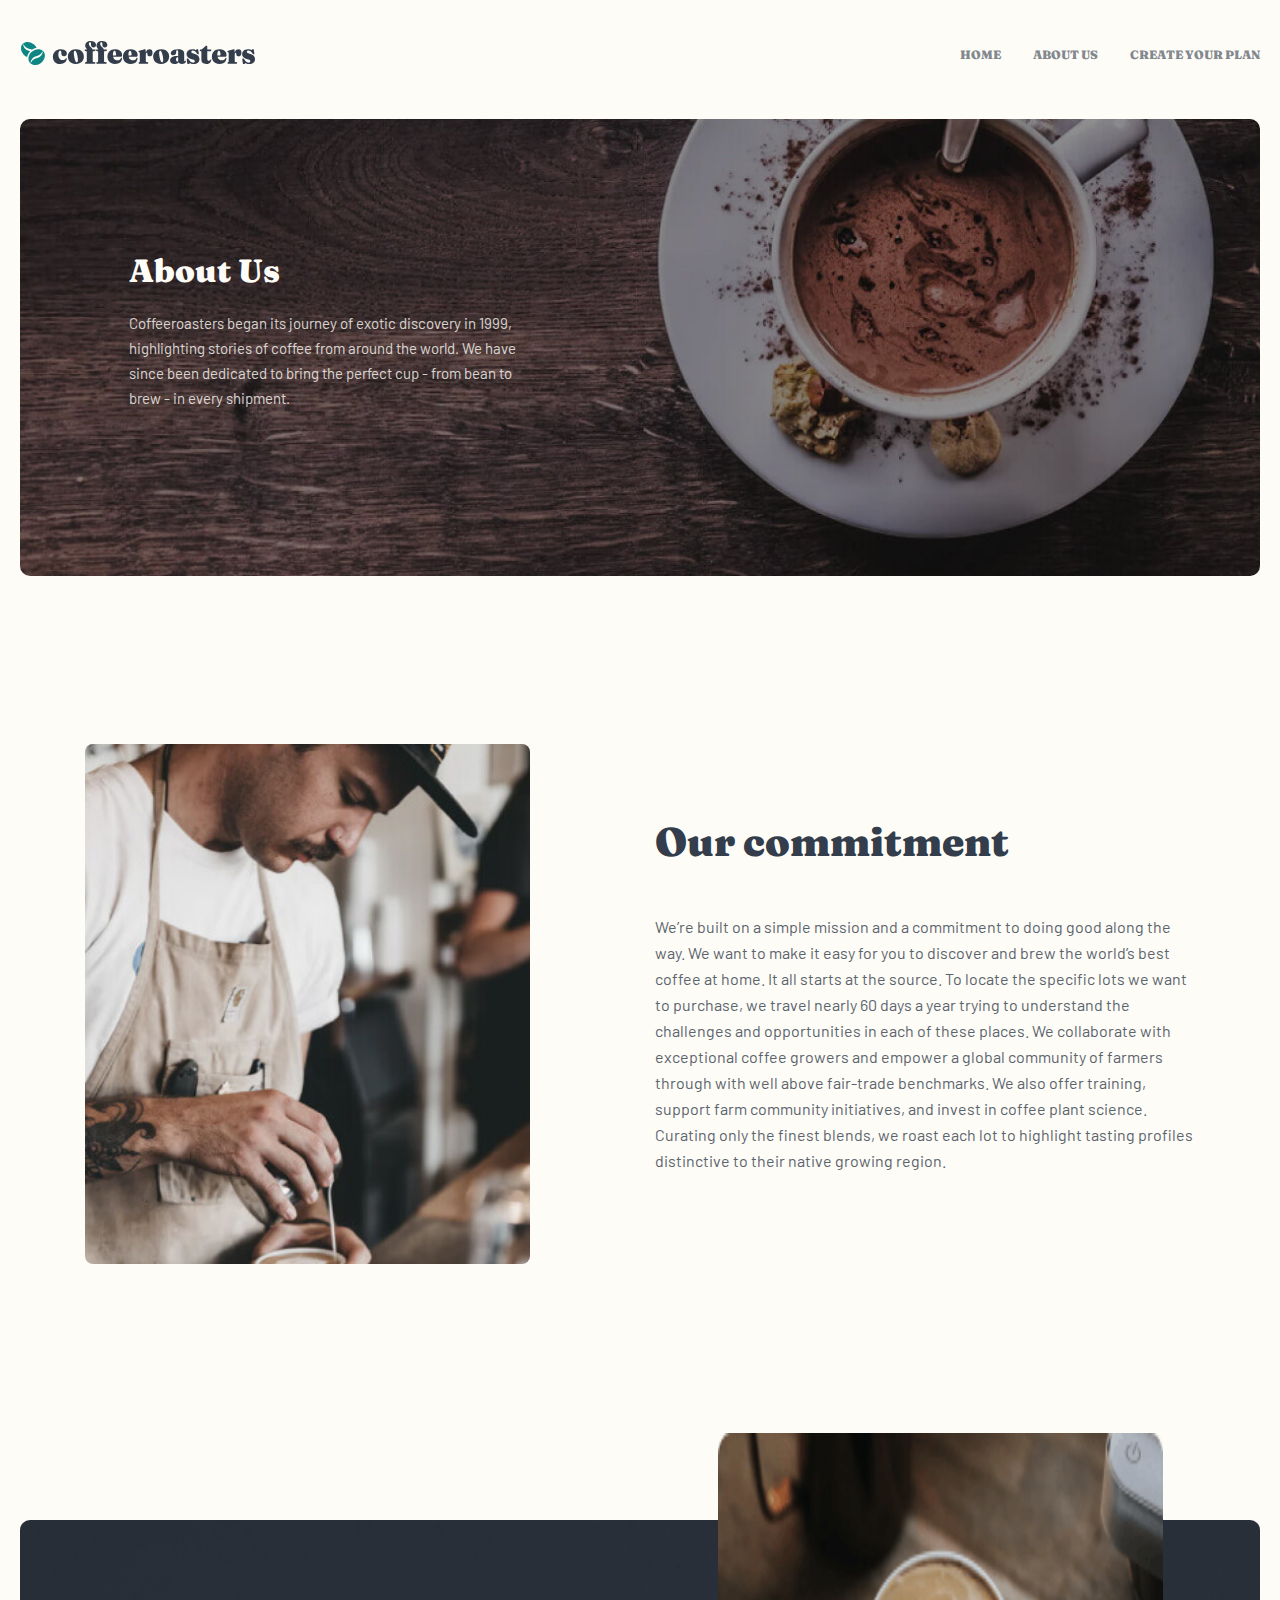
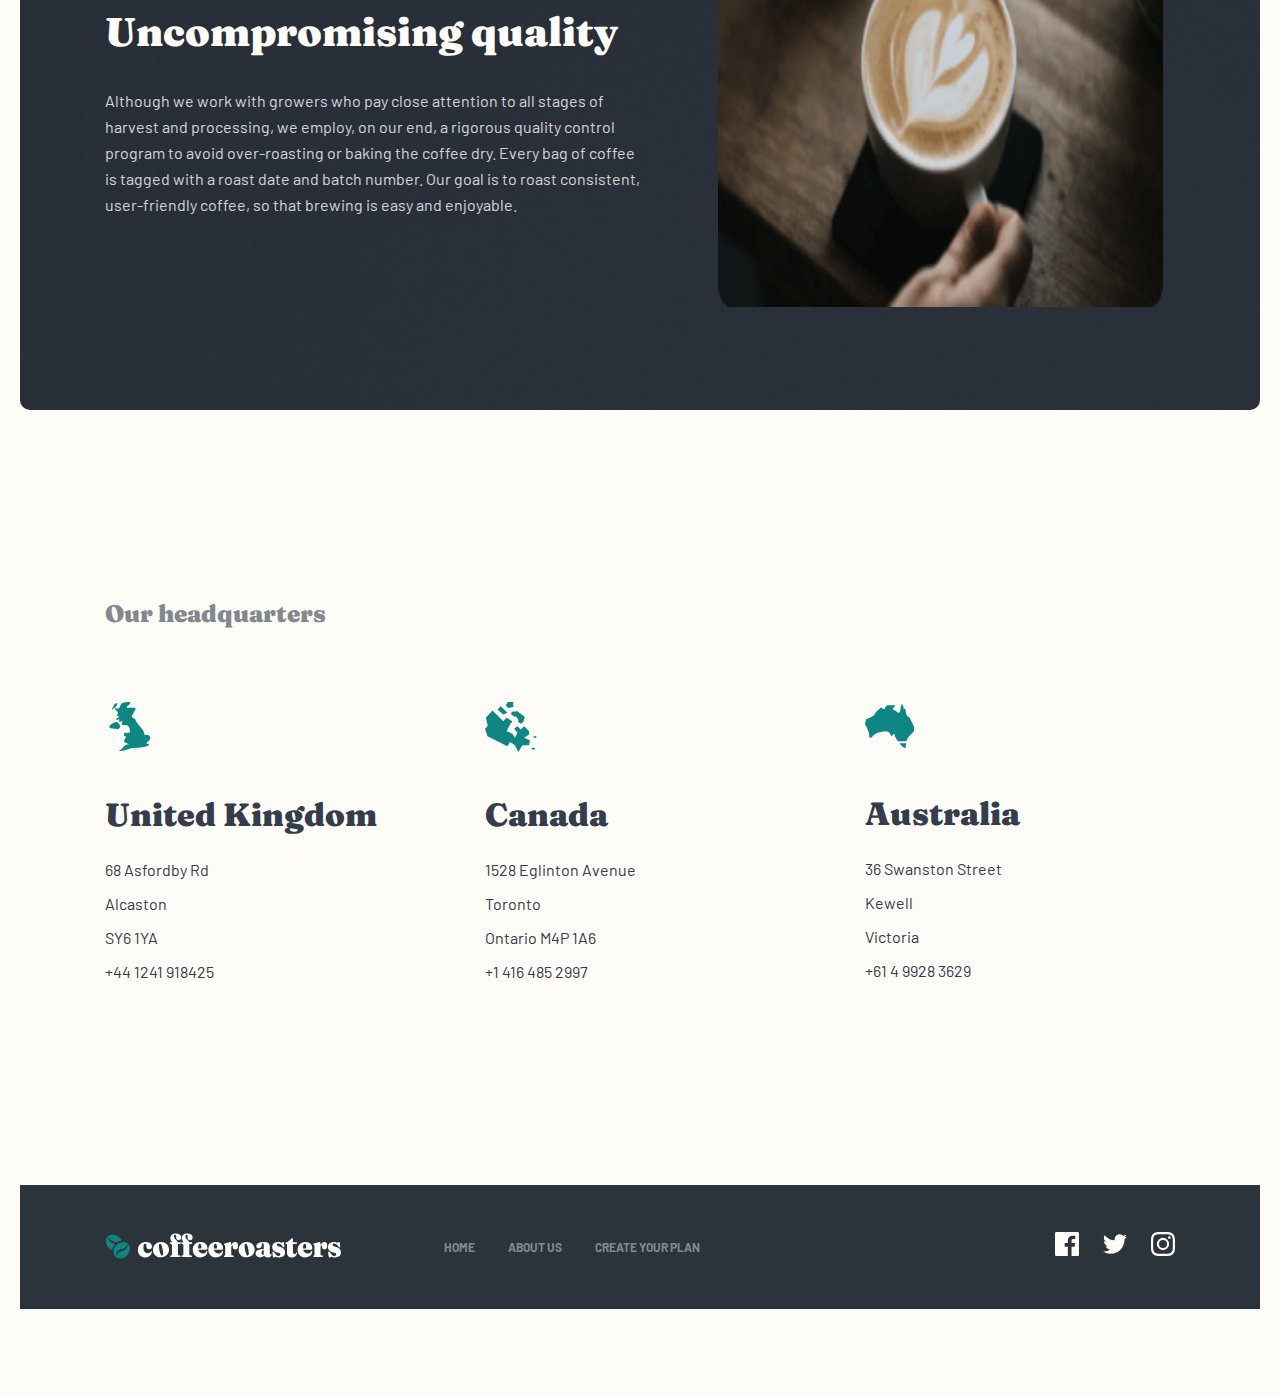
==== about.html @ cb7bdbeb "Add about page" ====
<!DOCTYPE html>
<html lang="en">
<head>
    <meta charset="UTF-8">
    <meta http-equiv="X-UA-Compatible" content="IE=edge">
    <meta name="viewport" content="width=device-width, initial-scale=1.0">
    <title>Document</title>
    
    <link rel="stylesheet" href="./css/normalize.css">
    <link rel="stylesheet" href="./css/style.css">
    
    <!-- <link rel="stylesheet" href="./css/main.min.css"> -->
</head>
<body>
    
    <!-- Header start -->
    <header class="site-header">
        <div class="container">
            <div class="site-header__inner">
                <a class="logo" href="./index.html">
                    <img class="logo__img" src="./images/logo.svg" alt="logo">
                </a>
                
                <nav class="sitenav">
                    <ul class="sitenav__list">
                        <li class="sitenav__item">
                            <a class="sitenav__link" href="./index.html">
                                home
                            </a>
                        </li>
                        <li class="sitenav__item">
                            <a class="sitenav__link" href="#">
                                about us
                            </a>
                        </li>
                        <li class="sitenav__item">
                            <a class="sitenav__link" href="#">
                                Create your plan
                            </a>
                        </li>
                    </ul>
                </nav>
                
                <button class="site-header__burger js-open" type="button">
                </button>
            </div>
        </div>
    </header>
    <!-- Header finish -->
    
    <!-- Main start -->
    <main class="site-main">
        <!-- Hero section start  -->
        <section class="about">
            <div class="container">
                <div class="about__inner">
                    <div class="about__text-box">
                        <h2 class="about__title">
                            About Us
                        </h2>
                        <p class="about__text">
                            Coffeeroasters began its journey of exotic discovery in 1999, highlighting stories of coffee from around the world. We have since been dedicated to bring the perfect cup - from bean to brew - in every shipment.
                        </p>
                    </div>
                </div>
                
            </div>
        </section>
        <!-- Hero section finish  -->
        <!-- Commitment section start  -->
        <section class="commitment">
            <div class="container">
                <div class="commitment__inner">
                    <img class="commitment__img" src="./images/man-coffee-img-phone.jpg" 
                    alt="img">
                    
                    <div class="commitment__textbox">
                        <h2 class="commitment__text">
                            Our commitment
                        </h2>
                        <p class="commitment__desc">
                            We’re built on a simple mission and a commitment to doing good along the way. We want to make it easy for you to discover and brew the world’s best coffee at home. It all starts at the source. To locate the specific lots we want to purchase, we travel nearly 60 days a year trying to understand the challenges and opportunities in each of these places. We collaborate with exceptional coffee growers and empower a global community of farmers through with well above fair-trade benchmarks. We also offer training, support farm community initiatives, and invest in coffee plant science. Curating only the finest blends, we roast each lot to highlight tasting profiles distinctive to their native growing region.
                        </p>
                    </div>
                </div>
            </div>
        </section>
        <!-- Commitment section finish  -->
        
        <!-- Quality section start  -->
        <section class="quality">
            <div class="container">
                <div class="quality__innner">
                    <img class="quality__img" src="./images/cup-of-coffee-img-phone.png" 
                    alt="image">
                    <img class="quality__img-t" src="./images/man-coffee-img-tablet.jpg" 
                    alt="image">
                    <img class="quality__img-m" src="./images/cup-of-coffee-img-desktop.jpg" 
                    alt="image">
                    
                    <div class="quality__textbox">
                        <h2 class="quality__text">
                            Uncompromising quality
                        </h2>
                        <p class="quality__desc">
                            Although we work with growers who pay close attention to all stages of harvest and processing, we employ, on our end, a rigorous quality control program to avoid over-roasting or baking the coffee dry. Every bag of coffee is tagged with a roast date and batch number. Our goal is to roast consistent, user-friendly coffee, so that brewing is easy and enjoyable.
                        </p>
                    </div>
                </div>
            </div>
        </section>
        <!-- Quality section finish  -->
        
        <!-- Headquarters section start  -->
        <section class="headquarters">
            <div class="container">
                <div class="headquarters__inner">
                    <h2 class="headquarters__text">
                        Our headquarters
                    </h2>
                    
                    <ul class="headquarters__list">
                        <li class="headquarters__item">
                            <h3 class="headquarters__item-text">
                                United Kingdom
                            </h3>
                            <address class="headquarters__adress">
                                <a class="headquarters__adress-link" href="#" target="blank">
                                    68  Asfordby Rd
                                </a>
                                <a class="headquarters__adress-link" href="#" target="blank">
                                    Alcaston
                                </a>
                                <a class="headquarters__adress-link" href="#" target="blank">
                                    SY6 1YA
                                </a>
                            </address>
                            <a class="headquarters__phone" href="tel:+441241918425">+44 1241 918425</a>
                        </li>
                        <li class="headquarters__item">
                            <h3 class="headquarters__item-text">
                                Canada
                            </h3>
                            <address class="headquarters__adress">
                                <a class="headquarters__adress-link" href="#" target="blank">
                                    1528  Eglinton Avenue
                                </a>
                                <a class="headquarters__adress-link" href="#" target="blank">
                                    Toronto
                                </a>
                                <a class="headquarters__adress-link" href="#" target="blank">
                                    Ontario M4P 1A6
                                </a>
                            </address>
                            <a class="headquarters__phone" href="tel:+14164852997">+1 416 485 2997</a>
                        </li>
                        <li class="headquarters__item">
                            <h3 class="headquarters__item-text">
                                Australia
                            </h3>
                            <address class="headquarters__adress">
                                <a class="headquarters__adress-link" href="#" target="blank">
                                    36 Swanston Street
                                </a>
                                <a class="headquarters__adress-link" href="#" target="blank">
                                    Kewell
                                </a>
                                <a class="headquarters__adress-link" href="#" target="blank">
                                    Victoria
                                </a>
                            </address>
                            <a class="headquarters__phone" href="tel:+61499283629">+61 4 9928 3629</a>
                        </li>
                    </ul>
                </div>
            </div>
        </section>
        <!-- Headquarters section finish  -->
    </main>
    <!-- Main finish  -->

<!-- Footer start -->
<footer class="site-footer">
    <div class="container">
        <div class="site-footer__inner">
            <a class="logo logo--white" href="./index.html">
                <img class="logo__footer-img" src="./images/Group 5.svg" alt="logo">
            </a>
            
            <nav class="site-footer__sitenav">
                <ul class="site-footer__nav-list">
                    <li class="site-footer__nav-item">
                        <a class="site-footer__nav-link" href="./index.html">
                            Home
                        </a>
                    </li>
                    <li class="site-footer__nav-item">
                        <a class="site-footer__nav-link" href="#">
                            About us
                        </a>
                    </li>
                    <li class="site-footer__nav-item">
                        <a class="site-footer__nav-link " href="#">
                            Create your plan
                        </a>
                    </li>
                </ul>
            </nav>
            
            <ul class="site-footer__list">
                <li class="site-footer__item">
                    <a class="site-footer__link" href="#">
                        <svg width="24" height="24" fill="currentColor" xmlns="http://www.w3.org/2000/svg"><path d="M22.675 0H1.325C.593 0 0 .593 0 1.325v21.351C0 23.407.593 24 1.325 24H12.82v-9.294H9.692v-3.622h3.128V8.413c0-3.1 1.893-4.788 4.659-4.788 1.325 0 2.463.099 2.795.143v3.24l-1.918.001c-1.504 0-1.795.715-1.795 1.763v2.313h3.587l-.467 3.622h-3.12V24h6.116c.73 0 1.323-.593 1.323-1.325V1.325C24 .593 23.407 0 22.675 0Z" fill="currentColor"/></svg>
                    </a>
                </li>
                <li class="site-footer__item">
                    <a class="site-footer__link" href="#">
                        <svg width="24" height="20" fill="currentColor" xmlns="http://www.w3.org/2000/svg"><path d="M24 2.557a9.83 9.83 0 0 1-2.828.775A4.932 4.932 0 0 0 23.337.608a9.864 9.864 0 0 1-3.127 1.195A4.916 4.916 0 0 0 16.616.248c-3.179 0-5.515 2.966-4.797 6.045A13.978 13.978 0 0 1 1.671 1.149a4.93 4.93 0 0 0 1.523 6.574 4.903 4.903 0 0 1-2.229-.616c-.054 2.281 1.581 4.415 3.949 4.89a4.935 4.935 0 0 1-2.224.084 4.928 4.928 0 0 0 4.6 3.419A9.9 9.9 0 0 1 0 17.54a13.94 13.94 0 0 0 7.548 2.212c9.142 0 14.307-7.721 13.995-14.646A10.025 10.025 0 0 0 24 2.557Z" fill="currentColor"/></svg>
                    </a>
                </li>
                <li class="site-footer__item">
                    <a class="site-footer__link" href="#">
                        <svg width="24" height="24" fill="currentColor" xmlns="http://www.w3.org/2000/svg"><path fill-rule="evenodd" clip-rule="evenodd" d="M12 0C8.741 0 8.333.014 7.053.072 2.695.272.273 2.69.073 7.052.014 8.333 0 8.741 0 12c0 3.259.014 3.668.072 4.948.2 4.358 2.618 6.78 6.98 6.98C8.333 23.986 8.741 24 12 24c3.259 0 3.668-.014 4.948-.072 4.354-.2 6.782-2.618 6.979-6.98.059-1.28.073-1.689.073-4.948 0-3.259-.014-3.667-.072-4.947-.196-4.354-2.617-6.78-6.979-6.98C15.668.014 15.259 0 12 0Zm0 2.163c3.204 0 3.584.012 4.85.07 3.252.148 4.771 1.691 4.919 4.919.058 1.265.069 1.645.069 4.849 0 3.205-.012 3.584-.069 4.849-.149 3.225-1.664 4.771-4.919 4.919-1.266.058-1.644.07-4.85.07-3.204 0-3.584-.012-4.849-.07-3.26-.149-4.771-1.699-4.919-4.92-.058-1.265-.07-1.644-.07-4.849 0-3.204.013-3.583.07-4.849.149-3.227 1.664-4.771 4.919-4.919 1.266-.057 1.645-.069 4.849-.069ZM5.838 12a6.162 6.162 0 1 1 12.324 0 6.162 6.162 0 0 1-12.324 0ZM12 16a4 4 0 1 1 0-8 4 4 0 0 1 0 8Zm4.965-10.405a1.44 1.44 0 1 1 2.881.001 1.44 1.44 0 0 1-2.881-.001Z" fill="currentColor"/></svg>
                    </a>
                </li>
            </ul>
        </div>
    </div>
</footer>
<!-- Footer finish -->

<script src="./js/main.js"></script>
</body>
</html>
---- css/style.css ----
/*
* Prefixed by https://autoprefixer.github.io
* PostCSS: v8.4.14,
* Autoprefixer: v10.4.7
* Browsers: last 4 version
*/

/*
* Prefixed by https://autoprefixer.github.io
* PostCSS: v8.4.14,
* Autoprefixer: v10.4.7
* Browsers: last 4 version
*/

/* ROOT */
:root{
    --main-font-family: "Fraunces", "Times New Roman", serif;
    --desc-font-family: "Barlow", "Arial", sans-serif;
    --main-font-weight: 900;
    --main-desc-font-weight: 400;
    --main-nav-font-weight: 700;
    --main-body-bg-color: #fefcf7;
    --main-text-color: #fefcf7;
    --main-nav-text-color: #83888f;
    --main-desc-color: #333d4b;
    --main-bg-color:  #0e8784;
}


@font-face {
    font-family: "Barlow";
    font-style: normal;
    font-weight: 400;
    font-display: swap;
    src: 
    url("../fonts/barlow-v12-latin-regular.woff2") format("woff2"), 
    url("../fonts/barlow-v12-latin-regular.woff") format("woff"); 
}

@font-face {
    font-family: "Barlow";
    font-style: normal;
    font-weight: 700;
    font-display: swap;
    src: 
    url("../fonts/barlow-v12-latin-700.woff2") format("woff2"), 
    url("../fonts/barlow-v12-latin-700.woff") format("woff"); 
}

@font-face {
    font-family: "Fraunces";
    font-style: normal;
    font-weight: 900;
    font-display: swap;
    src: 
    url("../fonts/fraunces-v23-latin-900.woff2") format("woff2"), 
    url("../fonts/fraunces-v23-latin-900.woff") format("woff"); 
}

*{
    -webkit-box-sizing: border-box;
    box-sizing: border-box;
}

html{
    height: 100%;
}

img{
    display: block;
    height: auto;
}

body{
    display: -webkit-box;
    display: -ms-flexbox;
    display: flex;
    -webkit-box-orient: vertical;
    -webkit-box-direction: normal;
    -ms-flex-direction: column;
    flex-direction: column;
    height: 100%;
    margin: 0;
    font-family: var(--main-font-family);
    font-weight: var(--main-font-weight);
    background-color: var(--main-body-bg-color);
}

.container{
    max-width: 1320px;
    width: 100%;
    margin: 0 auto;
    padding: 0 20px;
}


.site-header {
    position: relative;
    padding-top: 32px;
    padding-bottom: 40px;
}

.site-header__inner {
    display: -webkit-box;
    display: -ms-flexbox;
    display: flex;
    -webkit-box-align: center;
    -ms-flex-align: center;
    align-items: center;
    -webkit-box-pack: justify;
    -ms-flex-pack: justify;
    justify-content: space-between;
    width: 100%;
}

/* .logo {
} */

.logo__img{
    width: 163px;
    height: 18px;
}

.sitenav {
    position: absolute;
    top: 89px;
    left: 0;
    right: 0;
    display: none;
    height: 100vh;
    padding-top: 40px;
    background: -o-linear-gradient(bottom, rgba(254, 252, 247, 0.504981) 0%, #FEFCF7 55.94%);
    background: -webkit-gradient(linear, left bottom, left top, from(rgba(254, 252, 247, 0.504981)), color-stop(55.94%, #FEFCF7));
    background: linear-gradient(360deg, rgba(254, 252, 247, 0.504981) 0%, #FEFCF7 55.94%);
    
}
.sitenav-open .sitenav{
    display: block;
}


.sitenav__list {
    display: -webkit-box;
    display: -ms-flexbox;
    display: flex;
    -webkit-box-orient: vertical;
    -webkit-box-direction: normal;
    -ms-flex-direction: column;
    flex-direction: column;
    -webkit-box-align: center;
    -ms-flex-align: center;
    align-items: center;
    list-style: none;
    margin: 0;
    padding: 0;
    text-align: center;
}

.sitenav__item:not(:last-child){
    margin-bottom: 32px;
    
}

.sitenav__link {
    font-weight: 900;
    font-size: 24px;
    line-height: 32px;
    text-transform: capitalize;
    text-align: center;
    color: #333D4B;
    text-decoration: none;
    
}
.site-header__burger {
    width: 16px;
    height: 15px;
    background-color: transparent;
    background-image: url("../images/burger-img.svg");
    background-repeat: no-repeat;
    background-position: center;
    border: none;
}
.sitenav-open .site-header__burger{
    background-image: url("../images/reset.svg");
}
@media only screen and (min-width: 650px){
    .site-header{
        padding-top: 40px;
        padding-bottom: 53px;
    }
    .logo__img{
        width: 236px;   
        height: 26px;
    }
    
    .sitenav{
        position: static;
        display: block;
        -webkit-box-orient: horizontal;
        -webkit-box-direction: normal;
        -ms-flex-direction: row;
        flex-direction: row;
        padding: 0;
        height: auto;
    }
    .sitenav__list {
        -webkit-box-orient: horizontal;
        -webkit-box-direction: normal;
        -ms-flex-direction: row;
        flex-direction: row;
    }
    .sitenav__item:not(:last-child){
        margin-right: 32px;
        margin-bottom: 0;
        
    }
    .sitenav__link {
        font-weight: 700;
        font-size: 12px;
        line-height: 15px;
        text-transform: uppercase;
        text-align: center;
        color: #83888F;
        -webkit-transition: color 0.3s ease;
        -o-transition: color 0.3s ease;
        transition: color 0.3s ease;
    }
    
    .site-header__burger{
        display: none;
    }
    .sitenav__link:hover {
        color: #333d4b;
        opacity: 0.6;
    }
}


.site-main{
    -webkit-box-flex: 1;
    -ms-flex-positive: 1;
    flex-grow: 1;
}

/* .hero-section {
} */

.hero-section__inner {
    display: -webkit-box;
    display: -ms-flexbox;
    display: flex;
    -webkit-box-pack: center;
    -ms-flex-pack: center;
    justify-content: center;
    width: 100%;
    padding-top: 100px;
    padding-bottom: 99px;
    background-image: url("../images/hero-home-bg-m.png");
    background-repeat: no-repeat;
    background-position: center;
    background-size: cover;
    border-radius: 10px;
}

.hero-section__textbox{
    display: -webkit-box;
    display: -ms-flexbox;
    display: flex;
    -webkit-box-orient: vertical;
    -webkit-box-direction: normal;
    -ms-flex-direction: column;
    flex-direction: column;
    -webkit-box-align: center;
    -ms-flex-align: center;
    align-items: center;
    max-width: 279px;
    width: 100%;
}

.hero-section__text {
    margin-top: 0;
    margin-bottom: 24px;
    font-size: 40px;
    line-height: 40px;
    text-align: center;
    color: var(--main-text-color);
    
}

.hero-section__descbox{
    width: 100%;
    margin-bottom: 39px;
}

.hero-section__desc {
    margin: 0;
    font-family: var(--desc-font-family);
    font-weight: 400;
    font-size: 15px;
    line-height: 25px;
    text-align: center;  
    color: var(--main-text-color);
    mix-blend-mode: normal;
    opacity: 0.8;
}

.button-link {
    display: inline-block;
    max-width: 217px;
    width: 100%;
    padding-top: 15px;
    padding-bottom: 16px;
    font-size: 18px;
    line-height: 25px;
    text-decoration: none;
    text-align: center;
    color: var(--main-text-color);
    background-color: var(--main-bg-color);
    border-radius: 6px;
    -webkit-transition: background-color 0.3s ease;
    -o-transition: background-color 0.3s ease;
    transition: background-color 0.3s ease;
}
.button-link:hover {
    background-color: #66d2cf;
}
.button-link:active {
    background-color: #e2dedb;
}

@media
only screen and (-webkit-min-device-pixel-ratio: 2),
only screen and (     -o-min-device-pixel-ratio: 2/1),
only screen and (        min-device-pixel-ratio: 2),
only screen and (                -webkit-min-device-pixel-ratio: 2),
only screen and (                -o-min-device-pixel-ratio: 2/1),
only screen and (                min-resolution: 192dpi),
only screen and (                min-resolution: 2dppx) {
    .hero-section__inner{
        background-image: url("../images/hero-home-bg-m@2x.png");
    }
}

@media only screen and (min-width:400px) {
    /* .hero-section{
    } */
    
    .hero-section__inner{
        -webkit-box-pack: start;
        -ms-flex-pack: start;
        justify-content: start; 
        padding-top: 104px;
        padding-bottom: 104px;
        padding-left: 58px;
        background-image: url("../images/hero-home-bg-t.png");
    }
    
    .hero-section__textbox{
        max-width: 398px;
        -webkit-box-align: start;
        -ms-flex-align: start;
        align-items: start;
    }
    
    .hero-section__text {
        font-size: 40px;
        line-height: 40px;
        text-align: start;
    }
    
    .hero-section__descbox{
        margin-bottom: 40px;
    }
    
    .hero-section__desc{
        text-align: start;
    }
    
    @media
    only screen and (-webkit-min-device-pixel-ratio: 2),
    only screen and (     -o-min-device-pixel-ratio: 2/1),
    only screen and (        min-device-pixel-ratio: 2),
    only screen and (                -webkit-min-device-pixel-ratio: 2),
    only screen and (                -o-min-device-pixel-ratio: 2/1),
    only screen and (                min-resolution: 192dpi),
    only screen and (                min-resolution: 2dppx) {
        .hero-section__inner{
            background-image: url("../images/hero-home-bg-t@2x.png");
        }
    }
}

@media only screen and (min-width:820px) {
    /* .hero-section{
    } */
    
    .hero-section__inner{
        padding-top: 117px;
        padding-bottom: 117px;
        padding-left: 58px;
        background-image: url("../images/hero-home-bg.png");
    }
    
    .hero-section__textbox{
        max-width: 493px;
        -webkit-box-align: start;
        -ms-flex-align: start;
        align-items: start;
    }
    
    .hero-section__text {
        font-size: 72px;
        line-height: 72px;
    }
    
    .hero-section__descbox{
        max-width: 444px;
        margin-bottom: 56px;
    }
    
    .hero-section__desc{
        font-size: 16px;
        line-height: 26px;
    }
    
    @media
    only screen and (-webkit-min-device-pixel-ratio: 2),
    only screen and (     -o-min-device-pixel-ratio: 2/1),
    only screen and (        min-device-pixel-ratio: 2),
    only screen and (                -webkit-min-device-pixel-ratio: 2),
    only screen and (                -o-min-device-pixel-ratio: 2/1),
    only screen and (                min-resolution: 192dpi),
    only screen and (                min-resolution: 2dppx) {
        .hero-section__inner{
            background-image: url("../images/hero-home-bg@2x.png");
        }
    }
}

/* COLLECTION SECTION START */

.collection{
    background-image: url("../images/collection-icon.png");
    background-repeat: no-repeat;
    background-position: calc(50% + 5px) calc(50% - 550px);
    width: 100%;
    padding-top: 120px;
}
.collection__list{
    padding-left: 0;
    list-style: none;
    display: -webkit-box;
    display: -ms-flexbox;
    display: flex;
    -webkit-box-orient: vertical;
    -webkit-box-direction: normal;
    -ms-flex-direction: column;
    flex-direction: column;
    -webkit-box-align: center;
    -ms-flex-align: center;
    align-items: center;
}
.collection__item{
    display: -webkit-box;
    display: -ms-flexbox;
    display: flex;
    -webkit-box-orient: vertical;
    -webkit-box-direction: normal;
    -ms-flex-direction: column;
    flex-direction: column;
    -webkit-box-align: center;
    -ms-flex-align: center;
    align-items: center;
    margin-bottom: 0;
}
.collection__text-box{
    max-width: 290px;
    text-align: center;
}
.collection__title{
    font-family: var(--main-font-family);
    font-weight: 900;
    font-size: 24px;
    line-height: 32px;
    text-align: center;
    color: #333D4B;
}
.collection__text{
    font-family: var(--desc-font-family);
    font-weight: 400;
    font-size: 15px;
    line-height: 25px;
    text-align: center;
    color: #333D4B;
}

@media only screen and (min-width:600px){
    .collection__list{
        -ms-flex-wrap: wrap;
        flex-wrap: wrap;
        -webkit-box-orient: horizontal;
        -webkit-box-direction: normal;
        -ms-flex-direction: row;
        flex-direction: row;
        margin-left: 40px;
    }
    .collection__item{
        -webkit-box-orient: horizontal;
        -webkit-box-direction: normal;
        -ms-flex-direction: row;
        flex-direction: row;
        margin-bottom: 20px;
    }
    .collection{
        background-position: calc(50% + 20px)calc(50% - 330px);
    }
}
@media only screen and (min-width:730px){
    .collection__list{
        -webkit-box-orient: horizontal;
        -webkit-box-direction: normal;
        -ms-flex-direction: row;
        flex-direction: row;
        margin-right: auto;
        -webkit-box-align: center;
        -ms-flex-align: center;
        align-items: center;
        margin-bottom: 0;
        margin-left: 30px;
        text-align: start;
    }
    .collection__text{
        text-align: start;
    }
    .collection__img{
        width: 256px;
        height: 193px;
    }
    .collection__title{
        text-align: start;
        margin: 0;
    }
    .collection{
        background-image: url("../images/Group 13.png");
        background-position: calc(50% + 2px)calc(50% - 355px);
        background-size: 689px 118px;
    }
    .collection__text-box{
        margin-left: 36px;
    }
}
@media only screen and (min-width:850px){
    .collection__list{
        -webkit-box-orient: horizontal;
        -webkit-box-direction: normal;
        -ms-flex-direction: row;
        flex-direction: row;
        margin-bottom: 0;
        -webkit-box-pack: justify;
        -ms-flex-pack: justify;
        justify-content: space-between;
        text-align: center;
        
    }
    .collection__text-box{
        text-align: center;
        margin-left: 0px
    }
    .collection__title{
        text-align: center;
    }
    .collection__text{
        text-align: center;
    }
    .collection__item{
        -webkit-box-orient: vertical;
        -webkit-box-direction: normal;
        -ms-flex-direction: column;
        flex-direction: column;
        margin-bottom: 20px;
    }
    .collection{
        background-image: url("../images/Group 13.png");
        background-position: calc(50% + 2px)calc(50% - 310px);
        background-size: 800px 118px;
    }
}
@media only screen and (min-width:940px){
    .collection{
        background-image: url("../images/Group 13.png");
        background-position: calc(50% + 2px)calc(50% - 390px);
        background-size: 850px 125px;
    }
    .collection__list{
        -webkit-box-orient: horizontal;
        -webkit-box-direction: normal;
        -ms-flex-direction: row;
        flex-direction: row;
        -webkit-box-pack: space-evenly;
        -ms-flex-pack: space-evenly;
        justify-content: space-evenly;
        margin-top: 90px;
    }
    .collection__item{
        -webkit-box-orient: horizontal;
        -webkit-box-direction: normal;
        -ms-flex-direction: row;
        flex-direction: row;
        margin-bottom: 40px;
    }
    .collection__title{
        font-size: 40px;
    }
    .collection__text{
        font-size: 30px;
    }
    .collection__text-box{
        max-width: 500px;
    }
    
}
@media only screen and (min-width:1100px){
    .collection{
        background-image: url("../images/our-collection-destop.png");
        background-position: calc(50% + 20px)calc(50% - 120px);
        background-size: 1000px 196px;
        
    }
    .collection__list{
        -ms-flex-wrap: nowrap;
        flex-wrap: nowrap;
        -webkit-box-orient: horizontal;
        -webkit-box-direction: normal;
        -ms-flex-direction: row;
        flex-direction: row;
        -webkit-box-pack: justify;
        -ms-flex-pack: justify;
        justify-content: space-between;
        margin-top: 90px;
    }
    .collection__item{
        -webkit-box-orient: vertical;
        -webkit-box-direction: normal;
        -ms-flex-direction: column;
        flex-direction: column;
        margin-bottom: 40px;
    }
    .collection__title{
        font-size: 24px;
    }
    .collection__text{
        font-size: 16px;
    }
    .collection__text-box{
        max-width: 255px;
    }
    
}
@media only screen and (min-width:1250px){
    .collection{
        background-size: 1200px;
    }
}

/* COLLECTION SECTION FINISH */



/* Why choose section start */
.why-choose {
    margin-top: 120px;
    
}
.why-choose__box{
    position: relative;
    width: 100%;
    background: #2C343E;
    border-radius: 10px;
    padding: 64px 24px 650px 24px;
}
.why-choose__text-box{
    width: 100%;
    /* max-width: 279px; */
    
}
.why-choose__title {
    font-family: var(--main-font-family);
    font-weight: 900;
    font-size: 28px;
    line-height: 28px;
    text-align: center;
    color: #FEFCF7;
}
.why-choose__text {
    font-family: var(--desc-font-family);
    font-weight: var(--main-desc-font-weight);
    font-size: 12px;
    line-height: 25px;
    text-align: center;
    color: #FEFCF7;
    mix-blend-mode: normal;
    opacity: 0.8;
}
.why-choose__list {
    position: absolute;
    top: calc(50% - 150px);
    left:calc(50% - 125px) ;
    padding-left: 0;
    list-style: none;
}
.why-choose__item {
    max-width: 255px;
    background-color: #0e8784;
    border-radius: 8px;
    margin-bottom: 24px;
    display: -webkit-box;
    display: -ms-flexbox;
    display: flex;
    -webkit-box-orient: vertical;
    -webkit-box-direction: normal;
    -ms-flex-direction: column;
    flex-direction: column;
    margin-right: auto;
    margin-left: auto;
    padding: 72px 12px 48px 12px;
    -webkit-box-align: center;
    -ms-flex-align: center;
    align-items: center;
}
.why-choose__item::before{
    background-image: url("../images/coffee-bean.svg");
    background-repeat: no-repeat;
    content: "";
    display: inline-block;
    width: 71px;
    height: 72px;
}
.why-choose__item:nth-child(2)::before{
    background-image: url("../images/gift.svg");
}
.why-choose__item:nth-child(3)::before{
    background-image: url("../images/delivery-truck.svg");
}
.why-choose__text-more{
    max-width: 225px;
}
.why-choose__heading {
    font-family: var(--main-font-family);
    font-weight: 900;
    font-size: 24px;
    line-height: 32px;
    text-align: center;
    color: #FEFCF7;
}
.why-choose__info {
    font-family: var(--desc-font-family);
    font-weight: 400;
    font-size: 16px;
    line-height: 26px;
    text-align: center;
    color: #FEFCF7;
}
@media only screen and (min-width:500px){
    .why-choose__box{
        padding-bottom: 500px;
    }
    .why-choose__list{
        top: calc(50% - 50px);
        left: calc(50% - 212px);
    }
    .why-choose__item{
        max-width: 450px;
        padding-top: 41px;
        padding-bottom: 41px;
        padding-right: 30px;
        padding-left: 45px;
        -webkit-box-orient: horizontal;
        -webkit-box-direction: normal;
        -ms-flex-direction: row;
        flex-direction: row;
        
    }
    .why-choose__item::before{
        margin-right: 55px;
    }
    .why-choose__text-box{
        max-width: 550px;
        margin-right: auto;
        margin-left: auto;
    }
    .why-choose__text{
        font-size: 16px;
    }
    
}
@media only screen and (min-width:850px){
    .why-choose__item{
        max-width: 700px;
        padding-right: 126px;
        padding-left: 89px;
    }
    .why-choose__item::before{
        margin-right: 100px;
    }
    .why-choose__list {
        top: calc(50% - 40px);
        left: calc(50% - 332px);
    }
    .why-choose__text-more {
        max-width: 313px;
    }
}
@media only screen and (min-width:1200px){
    .why-choose__list{
        top: calc(50% + 40px);
        left: calc(50% - 554px);
        display: -webkit-box;
        display: -ms-flexbox;
        display: flex;
        -webkit-box-orient: horizontal;
        -webkit-box-direction: normal;
        -ms-flex-direction: row;
        flex-direction: row;
    }
    .why-choose__box{
        padding-bottom: 286px;
    }
    .why-choose__item{
        -webkit-box-orient: vertical;
        -webkit-box-direction: normal;
        -ms-flex-direction: column;
        flex-direction: column;
        max-width: 350px;
        padding:72px 48px 48px 47px;
    }
    .why-choose__item::before{
        margin: 0;
    }
    .why-choose__item:nth-child(2){
        margin-right: 30px;
        margin-left: 30px;
    }
}
/* Why choose section finish */


/* How work section start*/
.how-work{
    margin-top: 610px;
    padding-bottom: 120px;
}
.how-work__box {
    
}
.how-work__heading {
    font-family: var(--main-font-family);
    font-weight: 900;
    font-size: 24px;
    line-height: 32px;
    text-align: center;
    color: #83888F;
}
.how-work__list {
    margin-top: 80px;
    padding-left: 0;
    list-style: none;
}
.how-work__item {
    display: -webkit-box;
    display: -ms-flexbox;
    display: flex;
    -webkit-box-orient: vertical;
    -webkit-box-direction: normal;
    -ms-flex-direction: column;
    flex-direction: column;
    -webkit-box-align: center;
    -ms-flex-align: center;
    align-items: center;
    margin-bottom: 56px;
}
.how-work__item::before{
    background-image: url("../images/01.svg");
    background-repeat: no-repeat;
    content: "";
    display: inline-block;
    width: 100px;
    height: 72px;
}
.how-work__item:nth-child(2)::before{
    background-image: url("../images/02.svg");
}
.how-work__item:nth-child(3)::before{
    background-image: url("../images/03.svg");
}
.how-work__title {
    font-family: var(--main-font-family);
    font-weight: 900;
    font-size: 28px;
    line-height: 32px;
    text-align: center;
    color: #333D4B;
}
.how-work__text {
    font-family: var(--desc-font-family);
    font-weight: var(--main-desc-font-weight);
    font-size: 13px;
    line-height: 25px;
    text-align: center;
    color: #333D4B;
}
.how-work__link {
    display: block;
    margin-right: auto;
    margin-left: auto;
}
@media only screen and (min-width:550px){
    
    .how-work__box{
        margin-top: 50px;
    }
    .how-work__list{
        display: -webkit-box;
        display: -ms-flexbox;
        display: flex;
        -ms-flex-wrap: wrap;
        flex-wrap: wrap;
        -webkit-box-pack: justify;
        -ms-flex-pack: justify;
        justify-content: space-between;
        
        
    }
    .how-work__heading::after{
        background-image: url("../images/arqon.svg");
        background-repeat: no-repeat;
        content: "";
        display: inline-block;
        width: 497px;
        height: 31px;
        margin-top: 40px;
    }
    .how-work__item {
        max-width: 223px;
        margin-right: 20px;
        
    }
    .how-work__item:nth-child(3){
        margin-right: auto;
        margin-left: auto;
    }
}
@media only screen and (min-width:706px){
    .how-work__heading::after{
        display: block;
        margin-right: auto;
        margin-left: auto;
    }
}
@media only screen and (min-width:950px){
    .how-work__item:nth-child(3){
        margin-right: 0;
        margin-left: 0;
    }
    .how-work__item{
        max-width: 285px;
        text-align: start;
        margin-right: 95px;
    }
    .how-work__text{
        text-align: start;
        font-size: 16px;
    }
    .how-work__heading{
        text-align: start;
    }
    .how-work__heading::after{
        margin-left: 0;
        margin-right: 0;
    }
    .how-work__link{
        margin-right: 0;
        margin-left: 0;
    }
    .how-work__box{
        margin-top: 100px;
    }
    .how-work__list{
        -ms-flex-wrap: nowrap;
        flex-wrap: nowrap;
        -webkit-box-pack: start;
        -ms-flex-pack: start;
        justify-content: flex-start;
    }
    
}
/* How work section finish */

/* About section start */
.about {
    
    
}
.container {
}
.about__inner {
    padding: 0 24px;
    padding-top: 111px;
    padding-bottom: 87px;
    background-image: url("../images/about-hero-bg-img.jpg");
    background-repeat: no-repeat;
    background-position: center center;
    border-radius: 10px;
    background-size: cover;
}
.about__title {
    font-family: var(--main-font-family);
    font-weight: 900;
    font-size: 28px;
    line-height: 28px;
    text-align: center;
    color: #FEFCF7;
}
.about__text {
    font-family: var(--desc-font-family);
    font-weight: 400;
    font-size: 14px;
    line-height: 25px;
    text-align: center;
    color: #FEFCF7;
    mix-blend-mode: normal;
    opacity: 0.8;
}

@media only screen  and (min-width:375px){
    .about__text{
        font-size: 15px;
    }
}
@media only screen and (min-width:650px){
    .about__text-box{
        max-width: 398px;
        text-align: start;
    }
    .about__text{
        text-align: start;
    }
    .about__title{
        text-align: start;
    }
}
@media only screen and (min-width:768px){
    .about__inner{
        background-image: url("../images/about-hero-bg-img-tablet.jpg");
    }
    .about__title{
        font-size: 32px;
    }
}
@media only screen and (min-width:992px){
    .about__inner{
        background-image: url("../images/about-hero-bg-img-desktop.jpg");
        padding-bottom: 150px;
    }
    .bout__title{
        font-size: 40px;
    }
    .about__text-box{
        margin-left: 85px;
    }
} 
/* About section finish */

.about-hero__inner {
    display: flex;
    flex-direction: column;
    align-items: center;
    padding-top: 111px;
    padding-right: 24px;
    padding-bottom: 87px;
    padding-left: 24px;
    border-radius: 10px;
    background-image: url("../images/about-hero-bg.jpg");
    background-repeat: no-repeat;
    background-position: center;
    background-size: cover;
}

.about-hero__textbox {
    max-width: 279px;
    width: 100%;
}

.about-hero__text {
    margin-top: 0;
    margin-bottom: 24px;
    font-size: 28px;
    line-height: 28px;
    
    text-align: center;
    
    color: var(--main-text-color);
}

.about-hero__desc {
    margin-top: 0;
    margin-bottom: 0;
    font-family: var(--desc-font-family);
    font-weight: var(--main-desc-font-weight);
    font-size: 15px;
    line-height: 25px;
    text-align: center;
    color: var(--main-text-color);
    opacity: 0.8;
}


@media
only screen and (-webkit-min-device-pixel-ratio: 2),
only screen and (   min--moz-device-pixel-ratio: 2),
only screen and (     -o-min-device-pixel-ratio: 2/1),
only screen and (        min-device-pixel-ratio: 2),
only screen and (                min-resolution: 192dpi),
only screen and (                min-resolution: 2dppx) {
    .about-hero__inner{
        background-image: url("../images/about-hero-bg@2x.jpg");
    }
}

@media only screen and (min-width:600px){
    /* .about-hero {
    } */
    
    .about-hero__inner {
        display: flex;
        flex-direction: column;
        align-items: flex-start;
        padding-top: 118px;
        padding-right: 58px;
        padding-bottom: 118px;
        padding-left: 58px;
    }
    
    .about-hero__textbox {
        max-width: 398px;
    }
    
    .about-hero__text {
        font-size: 32px;
        line-height: 40px;
        text-align: start;
    }
    
    .about-hero__desc {
        text-align: start;
    }
}

@media only screen and (min-width:768px){
    /* .about-hero {
    } */
    
    .about-hero__inner {
        padding-top: 137px;
        padding-right: 85px;
        padding-bottom: 137px;
        padding-left: 85px;
    }
    
    .about-hero__textbox {
        max-width: 445px;
    }
    
    .about-hero__text {
        font-size: 40px;
        line-height: 48px;
    }
    
    .about-hero__desc {
        font-size: 16px;
        line-height: 26px;
    }
}

.commitment {
    padding-top: 120px;
    padding-bottom: 198px;
}

.commitment__inner {
    display: flex;
    flex-direction: column;
    align-items: center;
}

.commitment__img {
    width: 327px;
    height: 400px;
    margin-bottom: 48px;
    object-fit: cover;
    border-radius: 8px;
}

.commitment__textbox {
    display: flex;
    flex-direction: column;
    align-items: center;
    max-width: 339px;
    width: 100%;
}

.commitment__text {
    margin-top: 0;
    margin-bottom: 30px;
    font-size: 32px;
    line-height: 48px;
    text-align: center;
    
    color: var(--main-desc-color);
    
}

.commitment__desc {
    font-family: var(--desc-font-family);
    font-weight: var(--main-desc-font-weight);
    font-size: 15px;
    line-height: 25px;
    
    text-align: center;
    
    color: var(--main-desc-color);    
    opacity: 0.8;
}

@media only screen and (min-width:670px){
    .commitment {
        padding-top: 144px;
        padding-bottom: 304px;
    }
    
    .commitment__inner {
        flex-direction: row;
        justify-content: space-between;
        width: 100%;
        max-width: 1110px;
        margin-right: auto;
        margin-left: auto;
    }
    
    .commitment__img {
        width: 281px;
        height: 470px;
        margin-right: 30px;
        margin-bottom: 0;
    }
    
    .commitment__textbox {
        align-items: flex-start;
    }
    
    .commitment__text {
        text-align: start;
    }
    
    .commitment__desc {
        text-align: start;
    }
}
@media only screen and (min-width:905px){
    .commitment {
        padding-top: 168px;
        padding-bottom: 256px;
    }
    
    .commitment__img {
        width: 445px;
        height: 520px;
        margin-right: 60px;
    }
    
    .commitment__textbox {
        max-width: 540px;
    }
    
    .commitment__text {
        margin-bottom: 32px;
        font-size: 40px;
        line-height: 48px;
    }
    
    .commitment__desc {
        font-size: 16px;
        line-height: 26px;
    }
}

/* .quality {
} */

.quality__innner {
    position: relative;
    top: 0;
    left: 0;
    padding-top: 142px;
    padding-right: 24px;
    padding-bottom: 61px;
    padding-left: 24px;
    border-radius: 10px;
    background-image: url("../images/Bitmap.jpg");
    background-repeat: no-repeat;
    background-position: center;
    background-size: cover;
}

.quality__img{
    position: absolute;
    top: -87px;
    left: calc(50% + 78px);
    display: none;
    width: 445px;
    height: 474px;
    border-radius: 8px;
}
.quality__img-t {
    position: absolute;
    top: -160px;
    left: calc(50% - 285px);
    display: none;
    width: 573px;
    height: 320px;
    border-radius: 8px;
}
.quality__img-m {
    position: absolute;
    top: -78px;
    left: calc(50% - 139px);
    width: 279px;
    height: 156px;
    border-radius: 8px;
}

.quality__textbox {
    max-width: 540px;
    width: 100%;
    margin-right: auto;
    margin-left: auto;
}

.quality__text {
    margin-top: 0;
    margin-bottom: 24px;
    font-size: 28px;
    line-height: 28px;
    
    text-align: center;
    
    color: var(--main-text-color);
}

.quality__desc {
    font-family: var(--desc-font-family);
    font-weight: var(--main-desc-font-weight);
    font-size: 15px;
    line-height: 25px;
    
    text-align: center;
    
    color: var(--main-text-color);    
    opacity: 0.8;
}

@media only screen and (min-width:633px){
    /* .quality {
    } */
    
    .quality__innner {
        padding-top: 224px;
        padding-bottom: 67px;
    }
    .quality__img-t {
        display: block;
    }
    .quality__img-m {   
        display: none;
    }
    
    
    .quality__text {
        font-size: 32px;
        line-height: 48px;
    }
}
@media only screen and (min-width: 1130px){
    .quality__innner {
        padding-top: 88px;
        padding-right: 85px;
        padding-bottom: 176px;
        padding-left: 85px;
    }
    .quality__img-t {
        display: none;
    }
    .quality__img {   
        display: block;
    }
    
    .quality__textbox {
        margin-right: auto;
        margin-left: 0;
    }
    
    .quality__text {
        margin-bottom: 32px;
        font-size: 40px;
        line-height: 48px;
        text-align: start;
    }
    
    .quality__desc {
        font-size: 16px;
        line-height: 26px;
        
        text-align: start;
    }
}

.headquarters {
    padding-top: 120px;
}

.headquarters__inner {
    display: flex;
    flex-direction: column;
    align-items: center;
}

.headquarters__text {
    margin-bottom: 72px;
    font-size: 24px;
    line-height: 32px;
    
    text-align: center;
    
    color: var(--main-nav-text-color);
}

.headquarters__list {
    display: flex;
    flex-direction: column;
    align-items: center;
    margin-top: 0;
    margin-bottom: 0;
    padding-left: 0;
    list-style: none;
}

.headquarters__item {
    display: flex;
    flex-direction: column;
    align-items: center;
    max-width: 327px;
    width: 100%;
    margin-bottom: 80px;
}
.headquarters__item:last-child {
    margin-bottom: 0;
}
.headquarters__item::before {
    display: inline-block;
    background-repeat: no-repeat;
    background-position: center;
    content: "";
}
.headquarters__item:nth-child(1)::before {
    width: 49px;
    height: 49px;
    margin-bottom: 48px;
    background-image: url("../images/icon-uk-country.svg")
}
.headquarters__item:nth-child(2)::before {
    width: 52px;
    height: 50px;
    margin-bottom: 47px;
    background-image: url("../images/icon-canada-country.svg")
}
.headquarters__item:nth-child(3)::before {
    width: 49px;
    height: 44px;
    margin-bottom: 47px;
    background-image: url("../images/icon-australia-country.svg")
}

.headquarters__item-text {
    margin-top: 0;
    margin-bottom: 22px;
    font-size: 28px;
    line-height: 36px;
    
    text-align: center;
    
    color: var(--main-desc-color);
}

.headquarters__adress {
    display: flex;
    flex-direction: column;
    align-items: center;
}

.headquarters__adress-link {
    margin-bottom: 8px;
    font-family: var(--desc-font-family);
    font-weight: var(--main-desc-font-weight);
    font-size: 16px;
    line-height: 26px;
    font-style: normal;
    text-align: center;
    text-decoration: none;
    color: var(--main-desc-color);
}

.headquarters__phone {
    font-family: var(--desc-font-family);
    font-weight: var(--main-desc-font-weight);
    font-size: 16px;
    line-height: 26px;
    
    text-align: center;
    text-decoration: none;
    color: var(--main-desc-color);
}

@media only screen and (min-width: 670px){
    .headquarters {
        padding-top: 144px;
    }
    
    .headquarters__inner {
        max-width: 1045px;
        width: 100%;
        align-items: flex-start;
    }
    
    .headquarters__text {
        text-align: start;
    }
    
    .headquarters__list {
        flex-direction: row;
        justify-content: space-between;
        width: 100%;
    }
    
    .headquarters__item {
        display: flex;
        flex-direction: column;
        align-items: flex-start;
        max-width: 222px;
        margin-right: 9px;
        margin-bottom: 0
    }
    .headquarters__item:last-child {
        margin-right: 0;
        margin-bottom: 0;
    }
    .headquarters__item::before {
        display: inline-block;
        background-repeat: no-repeat;
        background-position: center;
        content: "";
    }
    .headquarters__item:nth-child(1)::before {
        margin-bottom: 49px;
    }
    .headquarters__item:nth-child(2)::before {
        margin-bottom: 48px;
    }
    .headquarters__item:nth-child(3)::before {
        margin-bottom: 48px;
    }
    
    .headquarters__item-text {
        margin-bottom: 21px;
        font-size: 24px;
        line-height: 36px;
        text-align: start;
    }
    
    .headquarters__adress {
        align-items: flex-start;
    }
    
    /* .headquarters__adress-link {
    } */
    
    /* .headquarters__phone {
    } */
}

@media only screen and (min-width: 1000px){
    .headquarters {
        padding-top: 168px;
    }
    
    .headquarters__inner {
        align-items: flex-start;
        max-width: 1045px;
        width: 100%;
        margin-left: 85px;
    }
    
    
    .headquarters__item {
        max-width: 285px;
    }
    
    .headquarters__item:nth-child(1)::before {
        margin-bottom: 46px;
    }
    .headquarters__item:nth-child(2)::before {
        margin-bottom: 45px;
    }
    
    .headquarters__item-text {
        margin-bottom: 24px;
        font-size: 32px;
        line-height: 36px;
    }
    
}



/* Footer start */
.site-footer {
    padding-top: 120px;
    padding-bottom: 72px;
}

.site-footer__inner {
    display: -webkit-box;
    display: -ms-flexbox;
    display: flex;
    -webkit-box-orient: vertical;
    -webkit-box-direction: normal;
    -ms-flex-direction: column;
    flex-direction: column;
    -webkit-box-align: center;
    -ms-flex-align: center;
    align-items: center;
    padding-top: 54px;
    padding-bottom: 54px;
    background-color: #2c343b;
}


.logo__footer-img{
    width: 217.85px;
    height: 24px;
}

.site-footer__sitenav {
    margin-top: 48px;
    margin-bottom: 49px;
}

.site-footer__nav-list {
    display: -webkit-box;
    display: -ms-flexbox;
    display: flex;
    -webkit-box-orient: vertical;
    -webkit-box-direction: normal;
    -ms-flex-direction: column;
    flex-direction: column;
    -webkit-box-align: center;
    -ms-flex-align: center;
    align-items: center;
    margin-top: 0;
    margin-bottom: 0;
    padding-left: 0;
    list-style: none;
}

.site-footer__nav-item {
    margin-bottom: 24px;
}
.site-footer__nav-item:last-child {
    margin-bottom: 0px;
}

.site-footer__nav-link {
    font-family: var(--desc-font-family);
    font-weight: var(--main-nav-font-weight);
    font-size: 12px;
    line-height: 15px;
    text-decoration: none;    
    text-transform: uppercase;
    
    color: var(--main-nav-text-color);
    -webkit-transition: color 0.3s ease;
    -o-transition: color 0.3s ease;
    transition: color 0.3s ease;
}
.site-footer__nav-link:hover {
    color: var(--main-text-color);
}

.site-footer__list {
    display: -webkit-box;
    display: -ms-flexbox;
    display: flex;
    -webkit-box-align: center;
    -ms-flex-align: center;
    align-items: center;
    margin-top: 0;
    margin-bottom: 0;
    padding-left: 0;
    list-style: none;
}

.site-footer__item {
    margin-right: 24px;
}
.site-footer__item:last-child {
    margin-right: 0px;
}

.site-footer__link{
    color: var(--main-body-bg-color);
    -webkit-transition: color 0.3s ease;
    -o-transition: color 0.3s ease;
    transition: color 0.3s ease;
}
.site-footer__link:hover{
    color: #fdd6ba;
}

@media only screen and (min-width:400px){
    .site-footer {
        padding-top: 144px;
        padding-bottom: 72px;
    }
    
    /* .site-footer__inner {
    } */
    
    .logo__footer-img{
        width: 236px;
        height: 26px;
    }
    
    .site-footer__sitenav {
        margin-top: 32px;
        margin-bottom: 65px;
    }
    
    .site-footer__nav-list {
        -webkit-box-orient: horizontal;
        -webkit-box-direction: normal;
        -ms-flex-direction: row ;
        flex-direction: row ;
    }
    
    .site-footer__nav-item {
        margin-bottom: 0;
        margin-right: 33px;
    }
    .site-footer__nav-item:last-child {
        margin-right: 0px;
    }
    
    /* .site-footer__nav-link {
    } */
}

@media only screen and (min-width:995px){
    .site-footer {
        padding-top: 200px;
        padding-bottom: 88px;
    }
    
    .site-footer__inner {
        -webkit-box-orient: horizontal;
        -webkit-box-direction: normal;
        -ms-flex-direction: row;
        flex-direction: row;
        padding-top: 47px;
        padding-bottom: 49px;
        padding-right: 85px;
        padding-left: 85px;
    }
    
    
    .site-footer__sitenav {
        margin-top: 0;
        margin-right: auto;
        margin-bottom: 0;
        margin-left: 103px;
    }
    
}
/* Footer finish */
---- css/main.min.css ----
button,hr,input{overflow:visible}progress,sub,sup{vertical-align:baseline}[type=checkbox],[type=radio],legend{box-sizing:border-box;padding:0}html{line-height:1.15;-webkit-text-size-adjust:100%}body{margin:0}details,main{display:block}h1{font-size:2em;margin:.67em 0}hr{box-sizing:content-box;height:0}code,kbd,pre,samp{font-family:monospace,monospace;font-size:1em}a{background-color:transparent}abbr[title]{border-bottom:none;text-decoration:underline;text-decoration:underline dotted}b,strong{font-weight:bolder}small{font-size:80%}sub,sup{font-size:75%;line-height:0;position:relative}sub{bottom:-.25em}sup{top:-.5em}img{border-style:none}button,input,optgroup,select,textarea{font-family:inherit;font-size:100%;line-height:1.15;margin:0}button,select{text-transform:none}[type=button],[type=reset],[type=submit],button{-webkit-appearance:button}[type=button]::-moz-focus-inner,[type=reset]::-moz-focus-inner,[type=submit]::-moz-focus-inner,button::-moz-focus-inner{border-style:none;padding:0}[type=button]:-moz-focusring,[type=reset]:-moz-focusring,[type=submit]:-moz-focusring,button:-moz-focusring{outline:ButtonText dotted 1px}fieldset{padding:.35em .75em .625em}legend{color:inherit;display:table;max-width:100%;white-space:normal}textarea{overflow:auto}[type=number]::-webkit-inner-spin-button,[type=number]::-webkit-outer-spin-button{height:auto}[type=search]{-webkit-appearance:textfield;outline-offset:-2px}[type=search]::-webkit-search-decoration{-webkit-appearance:none}::-webkit-file-upload-button{-webkit-appearance:button;font:inherit}summary{display:list-item}[hidden],template{display:none}
:root{--main-font-family:"Fraunces","Times New Roman",serif;--desc-font-family:"Barlow","Arial",sans-serif;--main-font-weight:900;--main-desc-font-weight:400;--main-nav-font-weight:700;--main-body-bg-color:#fefcf7;--main-text-color:#fefcf7;--main-nav-text-color:#83888f;--main-desc-color:#333d4b;--main-bg-color:#0e8784}@font-face{font-family:"Barlow";font-style:normal;font-weight:400;font-display:swap;src:url("../fonts/barlow-v12-latin-regular.woff2") format("woff2"),url("../fonts/barlow-v12-latin-regular.woff") format("woff")}@font-face{font-family:"Barlow";font-style:normal;font-weight:700;font-display:swap;src:url("../fonts/barlow-v12-latin-700.woff2") format("woff2"),url("../fonts/barlow-v12-latin-700.woff") format("woff")}@font-face{font-family:"Fraunces";font-style:normal;font-weight:900;font-display:swap;src:url("../fonts/fraunces-v23-latin-900.woff2") format("woff2"),url("../fonts/fraunces-v23-latin-900.woff") format("woff")}*{-webkit-box-sizing:border-box;box-sizing:border-box}html{height:100%}img{display:block;height:auto}
body{display:-webkit-box;display:-ms-flexbox;display:flex;-webkit-box-orient:vertical;-webkit-box-direction:normal;-ms-flex-direction:column;flex-direction:column;height:100%;margin:0;font-family:var(--main-font-family);font-weight:var(--main-font-weight);background-color:var(--main-body-bg-color)}.container{max-width:1320px;width:100%;margin:0 auto;padding:0 20px}.site-header{position:relative;padding-top:32px;padding-bottom:40px}.site-header__inner{display:-webkit-box;display:-ms-flexbox;display:flex;-webkit-box-align:center;-ms-flex-align:center;align-items:center;-webkit-box-pack:justify;-ms-flex-pack:justify;justify-content:space-between;width:100%}.logo__img{width:163px;height:18px}.sitenav{position:absolute;top:89px;left:0;right:0;display:none;height:100vh;padding-top:40px;background:-o-linear-gradient(bottom,rgba(254,252,247,.504981) 0%,#fefcf7 55.94%);background:-webkit-gradient(linear,left bottom,left top,from(rgba(254,252,247,.504981)),color-stop(55.94%,#fefcf7));background:linear-gradient(360deg,rgba(254,252,247,.504981) 0%,#fefcf7 55.94%)}
.sitenav-open .sitenav{display:block}.sitenav__list{display:-webkit-box;display:-ms-flexbox;display:flex;-webkit-box-orient:vertical;-webkit-box-direction:normal;-ms-flex-direction:column;flex-direction:column;-webkit-box-align:center;-ms-flex-align:center;align-items:center;list-style:none;margin:0;padding:0;text-align:center}.sitenav__item:not(:last-child){margin-bottom:32px}.sitenav__link{font-weight:900;font-size:24px;line-height:32px;text-transform:capitalize;text-align:center;color:#333d4b;text-decoration:none}.site-header__burger{width:16px;height:15px;background-color:transparent;background-image:url("../images/burger-img.svg");background-repeat:no-repeat;background-position:center;border:none}.sitenav-open .site-header__burger{background-image:url("../images/reset.svg")}@media only screen and (min-width:650px){.site-header{padding-top:40px;padding-bottom:53px}.logo__img{width:236px;height:26px}.sitenav{position:static;display:block;-webkit-box-orient:horizontal;-webkit-box-direction:normal;-ms-flex-direction:row;flex-direction:row;padding:0;height:auto}
.sitenav__list{-webkit-box-orient:horizontal;-webkit-box-direction:normal;-ms-flex-direction:row;flex-direction:row}.sitenav__item:not(:last-child){margin-right:32px;margin-bottom:0}.sitenav__link{font-weight:700;font-size:12px;line-height:15px;text-transform:uppercase;text-align:center;color:#83888f;-webkit-transition:color .3s ease;-o-transition:color .3s ease;transition:color .3s ease}.site-header__burger{display:none}.sitenav__link:hover{color:#333d4b;opacity:.6}}.site-main{-webkit-box-flex:1;-ms-flex-positive:1;flex-grow:1}.hero-section__inner{display:-webkit-box;display:-ms-flexbox;display:flex;-webkit-box-pack:center;-ms-flex-pack:center;justify-content:center;width:100%;padding-top:100px;padding-bottom:99px;background-image:url("../images/hero-home-bg-m.png");background-repeat:no-repeat;background-position:center;background-size:cover;border-radius:10px}.hero-section__textbox{display:-webkit-box;display:-ms-flexbox;display:flex;-webkit-box-orient:vertical;-webkit-box-direction:normal;-ms-flex-direction:column;flex-direction:column;-webkit-box-align:center;-ms-flex-align:center;align-items:center;max-width:279px;width:100%}
.hero-section__text{margin-top:0;margin-bottom:24px;font-size:40px;line-height:40px;text-align:center;color:var(--main-text-color)}.hero-section__descbox{width:100%;margin-bottom:39px}.hero-section__desc{margin:0;font-family:var(--desc-font-family);font-weight:400;font-size:15px;line-height:25px;text-align:center;color:var(--main-text-color);mix-blend-mode:normal;opacity:.8}.button-link{display:inline-block;max-width:217px;width:100%;padding-top:15px;padding-bottom:16px;font-size:18px;line-height:25px;text-decoration:none;text-align:center;color:var(--main-text-color);background-color:var(--main-bg-color);border-radius:6px;-webkit-transition:background-color .3s ease;-o-transition:background-color .3s ease;transition:background-color .3s ease}.button-link:hover{background-color:#66d2cf}.button-link:active{background-color:#e2dedb}@media only screen and (-webkit-min-device-pixel-ratio:2),only screen and (-o-min-device-pixel-ratio:2/1),only screen and (min-device-pixel-ratio:2),only screen and (-webkit-min-device-pixel-ratio:2),only screen and (-o-min-device-pixel-ratio:2/1),only screen and (min-resolution:192dpi),only screen and (min-resolution:2dppx){.hero-section__inner{background-image:url("../images/hero-home-bg-m@2x.png")}
}@media only screen and (min-width:400px){.hero-section__inner{-webkit-box-pack:start;-ms-flex-pack:start;justify-content:start;padding-top:104px;padding-bottom:104px;padding-left:58px;background-image:url("../images/hero-home-bg-t.png")}.hero-section__textbox{max-width:398px;-webkit-box-align:start;-ms-flex-align:start;align-items:start}.hero-section__text{font-size:40px;line-height:40px;text-align:start}.hero-section__descbox{margin-bottom:40px}.hero-section__desc{text-align:start}@media only screen and (-webkit-min-device-pixel-ratio:2),only screen and (-o-min-device-pixel-ratio:2/1),only screen and (min-device-pixel-ratio:2),only screen and (-webkit-min-device-pixel-ratio:2),only screen and (-o-min-device-pixel-ratio:2/1),only screen and (min-resolution:192dpi),only screen and (min-resolution:2dppx){.hero-section__inner{background-image:url("../images/hero-home-bg-t@2x.png")}}}@media only screen and (min-width:820px){.hero-section__inner{padding-top:117px;padding-bottom:117px;padding-left:58px;background-image:url("../images/hero-home-bg.png")}
.hero-section__textbox{max-width:493px;-webkit-box-align:start;-ms-flex-align:start;align-items:start}.hero-section__text{font-size:72px;line-height:72px}.hero-section__descbox{max-width:444px;margin-bottom:56px}.hero-section__desc{font-size:16px;line-height:26px}@media only screen and (-webkit-min-device-pixel-ratio:2),only screen and (-o-min-device-pixel-ratio:2/1),only screen and (min-device-pixel-ratio:2),only screen and (-webkit-min-device-pixel-ratio:2),only screen and (-o-min-device-pixel-ratio:2/1),only screen and (min-resolution:192dpi),only screen and (min-resolution:2dppx){.hero-section__inner{background-image:url("../images/hero-home-bg@2x.png")}}}.collection{background-image:url("../images/collection-icon.png");background-repeat:no-repeat;background-position:calc(50% + 5px) calc(50% - 550px);width:100%;padding-top:120px}.collection__list{padding-left:0;list-style:none;display:-webkit-box;display:-ms-flexbox;display:flex;-webkit-box-orient:vertical;-webkit-box-direction:normal;-ms-flex-direction:column;flex-direction:column;-webkit-box-align:center;-ms-flex-align:center;align-items:center}
.collection__item{display:-webkit-box;display:-ms-flexbox;display:flex;-webkit-box-orient:vertical;-webkit-box-direction:normal;-ms-flex-direction:column;flex-direction:column;-webkit-box-align:center;-ms-flex-align:center;align-items:center;margin-bottom:0}.collection__text-box{max-width:290px;text-align:center}.collection__title{font-family:var(--main-font-family);font-weight:900;font-size:24px;line-height:32px;text-align:center;color:#333d4b}.collection__text{font-family:var(--desc-font-family);font-weight:400;font-size:15px;line-height:25px;text-align:center;color:#333d4b}@media only screen and (min-width:600px){.collection__list{-ms-flex-wrap:wrap;flex-wrap:wrap;-webkit-box-orient:horizontal;-webkit-box-direction:normal;-ms-flex-direction:row;flex-direction:row;margin-left:40px}.collection__item{-webkit-box-orient:horizontal;-webkit-box-direction:normal;-ms-flex-direction:row;flex-direction:row;margin-bottom:20px}.collection{background-position:calc(50% + 20px)calc(50% - 330px)}}@media only screen and (min-width:730px){.collection__list{-webkit-box-orient:horizontal;-webkit-box-direction:normal;-ms-flex-direction:row;flex-direction:row;margin-right:auto;-webkit-box-align:center;-ms-flex-align:center;align-items:center;margin-bottom:0;margin-left:30px;text-align:start}
.collection__text{text-align:start}.collection__img{width:256px;height:193px}.collection__title{text-align:start;margin:0}.collection{background-image:url("../images/Group 13.png");background-position:calc(50% + 2px)calc(50% - 355px);background-size:689px 118px}.collection__text-box{margin-left:36px}}@media only screen and (min-width:850px){.collection__list{-webkit-box-orient:horizontal;-webkit-box-direction:normal;-ms-flex-direction:row;flex-direction:row;margin-bottom:0;-webkit-box-pack:justify;-ms-flex-pack:justify;justify-content:space-between;text-align:center}.collection__text-box{text-align:center;margin-left:0}.collection__title{text-align:center}.collection__text{text-align:center}.collection__item{-webkit-box-orient:vertical;-webkit-box-direction:normal;-ms-flex-direction:column;flex-direction:column;margin-bottom:20px}.collection{background-image:url("../images/Group 13.png");background-position:calc(50% + 2px)calc(50% - 310px);background-size:800px 118px}}@media only screen and (min-width:940px){.collection{background-image:url("../images/Group 13.png");background-position:calc(50% + 2px)calc(50% - 390px);background-size:850px 125px}
.collection__list{-webkit-box-orient:horizontal;-webkit-box-direction:normal;-ms-flex-direction:row;flex-direction:row;-webkit-box-pack:space-evenly;-ms-flex-pack:space-evenly;justify-content:space-evenly;margin-top:90px}.collection__item{-webkit-box-orient:horizontal;-webkit-box-direction:normal;-ms-flex-direction:row;flex-direction:row;margin-bottom:40px}.collection__title{font-size:40px}.collection__text{font-size:30px}.collection__text-box{max-width:500px}}@media only screen and (min-width:1100px){.collection{background-image:url("../images/our-collection-destop.png");background-position:calc(50% + 20px)calc(50% - 120px);background-size:1000px 196px}.collection__list{-ms-flex-wrap:nowrap;flex-wrap:nowrap;-webkit-box-orient:horizontal;-webkit-box-direction:normal;-ms-flex-direction:row;flex-direction:row;-webkit-box-pack:justify;-ms-flex-pack:justify;justify-content:space-between;margin-top:90px}.collection__item{-webkit-box-orient:vertical;-webkit-box-direction:normal;-ms-flex-direction:column;flex-direction:column;margin-bottom:40px}
.collection__title{font-size:24px}.collection__text{font-size:16px}.collection__text-box{max-width:255px}}@media only screen and (min-width:1250px){.collection{background-size:1200px}}.why-choose{margin-top:120px}.why-choose__box{position:relative;width:100%;background:#2c343e;border-radius:10px;padding:64px 24px 650px}.why-choose__text-box{width:100%}.why-choose__title{font-family:var(--main-font-family);font-weight:900;font-size:28px;line-height:28px;text-align:center;color:#fefcf7}.why-choose__text{font-family:var(--desc-font-family);font-weight:var(--main-desc-font-weight);font-size:12px;line-height:25px;text-align:center;color:#fefcf7;mix-blend-mode:normal;opacity:.8}.why-choose__list{position:absolute;top:calc(50% - 150px);left:calc(50% - 125px);padding-left:0;list-style:none}.why-choose__item{max-width:255px;background-color:#0e8784;border-radius:8px;margin-bottom:24px;display:-webkit-box;display:-ms-flexbox;display:flex;-webkit-box-orient:vertical;-webkit-box-direction:normal;-ms-flex-direction:column;flex-direction:column;margin-right:auto;margin-left:auto;padding:72px 12px 48px;-webkit-box-align:center;-ms-flex-align:center;align-items:center}
.why-choose__item:before{background-image:url("../images/coffee-bean.svg");background-repeat:no-repeat;content:"";display:inline-block;width:71px;height:72px}.why-choose__item:nth-child(2):before{background-image:url("../images/gift.svg")}.why-choose__item:nth-child(3):before{background-image:url("../images/delivery-truck.svg")}.why-choose__text-more{max-width:225px}.why-choose__heading{font-family:var(--main-font-family);font-weight:900;font-size:24px;line-height:32px;text-align:center;color:#fefcf7}.why-choose__info{font-family:var(--desc-font-family);font-weight:400;font-size:16px;line-height:26px;text-align:center;color:#fefcf7}@media only screen and (min-width:500px){.why-choose__box{padding-bottom:500px}.why-choose__list{top:calc(50% - 50px);left:calc(50% - 212px)}.why-choose__item{max-width:450px;padding-top:41px;padding-bottom:41px;padding-right:30px;padding-left:45px;-webkit-box-orient:horizontal;-webkit-box-direction:normal;-ms-flex-direction:row;flex-direction:row}.why-choose__item:before{margin-right:55px}
.why-choose__text-box{max-width:550px;margin-right:auto;margin-left:auto}.why-choose__text{font-size:16px}}@media only screen and (min-width:850px){.why-choose__item{max-width:700px;padding-right:126px;padding-left:89px}.why-choose__item:before{margin-right:100px}.why-choose__list{top:calc(50% - 40px);left:calc(50% - 332px)}.why-choose__text-more{max-width:313px}}@media only screen and (min-width:1200px){.why-choose__list{top:calc(50% + 40px);left:calc(50% - 554px);display:-webkit-box;display:-ms-flexbox;display:flex;-webkit-box-orient:horizontal;-webkit-box-direction:normal;-ms-flex-direction:row;flex-direction:row}.why-choose__box{padding-bottom:286px}.why-choose__item{-webkit-box-orient:vertical;-webkit-box-direction:normal;-ms-flex-direction:column;flex-direction:column;max-width:350px;padding:72px 48px 48px 47px}.why-choose__item:before{margin:0}.why-choose__item:nth-child(2){margin-right:30px;margin-left:30px}}.how-work{margin-top:610px;padding-bottom:120px}.how-work__heading{font-family:var(--main-font-family);font-weight:900;font-size:24px;line-height:32px;text-align:center;color:#83888f}
.how-work__list{margin-top:80px;padding-left:0;list-style:none}.how-work__item{display:-webkit-box;display:-ms-flexbox;display:flex;-webkit-box-orient:vertical;-webkit-box-direction:normal;-ms-flex-direction:column;flex-direction:column;-webkit-box-align:center;-ms-flex-align:center;align-items:center;margin-bottom:56px}.how-work__item:before{background-image:url("../images/01.svg");background-repeat:no-repeat;content:"";display:inline-block;width:100px;height:72px}.how-work__item:nth-child(2):before{background-image:url("../images/02.svg")}.how-work__item:nth-child(3):before{background-image:url("../images/03.svg")}.how-work__title{font-family:var(--main-font-family);font-weight:900;font-size:28px;line-height:32px;text-align:center;color:#333d4b}.how-work__text{font-family:var(--desc-font-family);font-weight:var(--main-desc-font-weight);font-size:13px;line-height:25px;text-align:center;color:#333d4b}.how-work__link{display:block;margin-right:auto;margin-left:auto}@media only screen and (min-width:550px){.how-work__box{margin-top:50px}
.how-work__list{display:-webkit-box;display:-ms-flexbox;display:flex;-ms-flex-wrap:wrap;flex-wrap:wrap;-webkit-box-pack:justify;-ms-flex-pack:justify;justify-content:space-between}.how-work__heading:after{background-image:url("../images/arqon.svg");background-repeat:no-repeat;content:"";display:inline-block;width:497px;height:31px;margin-top:40px}.how-work__item{max-width:223px;margin-right:20px}.how-work__item:nth-child(3){margin-right:auto;margin-left:auto}}@media only screen and (min-width:706px){.how-work__heading:after{display:block;margin-right:auto;margin-left:auto}}@media only screen and (min-width:950px){.how-work__item:nth-child(3){margin-right:0;margin-left:0}.how-work__item{max-width:285px;text-align:start;margin-right:95px}.how-work__text{text-align:start;font-size:16px}.how-work__heading{text-align:start}.how-work__heading:after{margin-left:0;margin-right:0}.how-work__link{margin-right:0;margin-left:0}.how-work__box{margin-top:100px}.how-work__list{-ms-flex-wrap:nowrap;flex-wrap:nowrap;-webkit-box-pack:start;-ms-flex-pack:start;justify-content:flex-start}
}.site-footer{padding-top:120px;padding-bottom:72px}.site-footer__inner{display:-webkit-box;display:-ms-flexbox;display:flex;-webkit-box-orient:vertical;-webkit-box-direction:normal;-ms-flex-direction:column;flex-direction:column;-webkit-box-align:center;-ms-flex-align:center;align-items:center;padding-top:54px;padding-bottom:54px;background-color:#2c343b}.logo__footer-img{width:217.85px;height:24px}.site-footer__sitenav{margin-top:48px;margin-bottom:49px}.site-footer__nav-list{display:-webkit-box;display:-ms-flexbox;display:flex;-webkit-box-orient:vertical;-webkit-box-direction:normal;-ms-flex-direction:column;flex-direction:column;-webkit-box-align:center;-ms-flex-align:center;align-items:center;margin-top:0;margin-bottom:0;padding-left:0;list-style:none}.site-footer__nav-item{margin-bottom:24px}.site-footer__nav-item:last-child{margin-bottom:0}.site-footer__nav-link{font-family:var(--desc-font-family);font-weight:var(--main-nav-font-weight);font-size:12px;line-height:15px;text-decoration:none;text-transform:uppercase;color:var(--main-nav-text-color);-webkit-transition:color .3s ease;-o-transition:color .3s ease;transition:color .3s ease}
.site-footer__nav-link:hover{color:var(--main-text-color)}.site-footer__list{display:-webkit-box;display:-ms-flexbox;display:flex;-webkit-box-align:center;-ms-flex-align:center;align-items:center;margin-top:0;margin-bottom:0;padding-left:0;list-style:none}.site-footer__item{margin-right:24px}.site-footer__item:last-child{margin-right:0}.site-footer__link{color:var(--main-body-bg-color);-webkit-transition:color .3s ease;-o-transition:color .3s ease;transition:color .3s ease}.site-footer__link:hover{color:#fdd6ba}@media only screen and (min-width:400px){.site-footer{padding-top:144px;padding-bottom:72px}.logo__footer-img{width:236px;height:26px}.site-footer__sitenav{margin-top:32px;margin-bottom:65px}.site-footer__nav-list{-webkit-box-orient:horizontal;-webkit-box-direction:normal;-ms-flex-direction:row;flex-direction:row}.site-footer__nav-item{margin-bottom:0;margin-right:33px}.site-footer__nav-item:last-child{margin-right:0}}@media only screen and (min-width:995px){.site-footer{padding-top:200px;padding-bottom:88px}
.site-footer__inner{-webkit-box-orient:horizontal;-webkit-box-direction:normal;-ms-flex-direction:row;flex-direction:row;padding-top:47px;padding-bottom:49px;padding-right:85px;padding-left:85px}.site-footer__sitenav{margin-top:0;margin-right:auto;margin-bottom:0;margin-left:103px}}
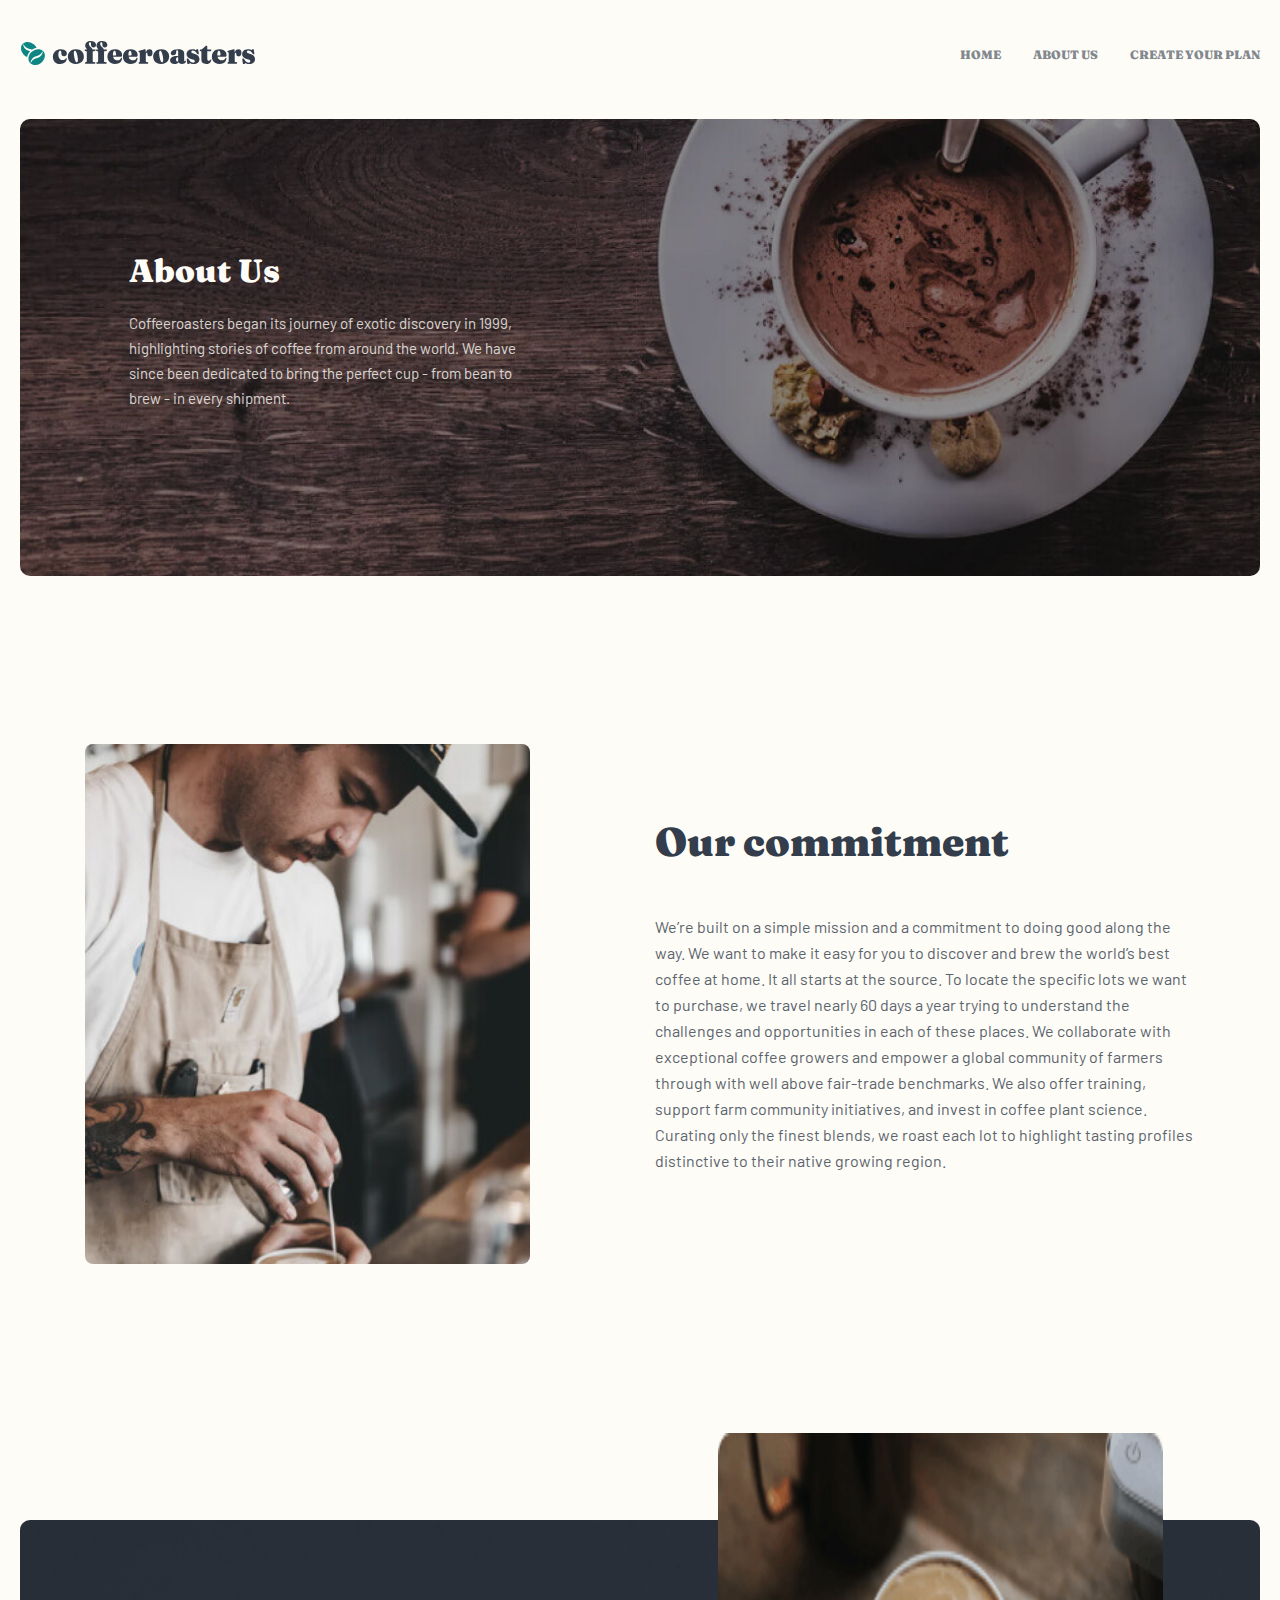
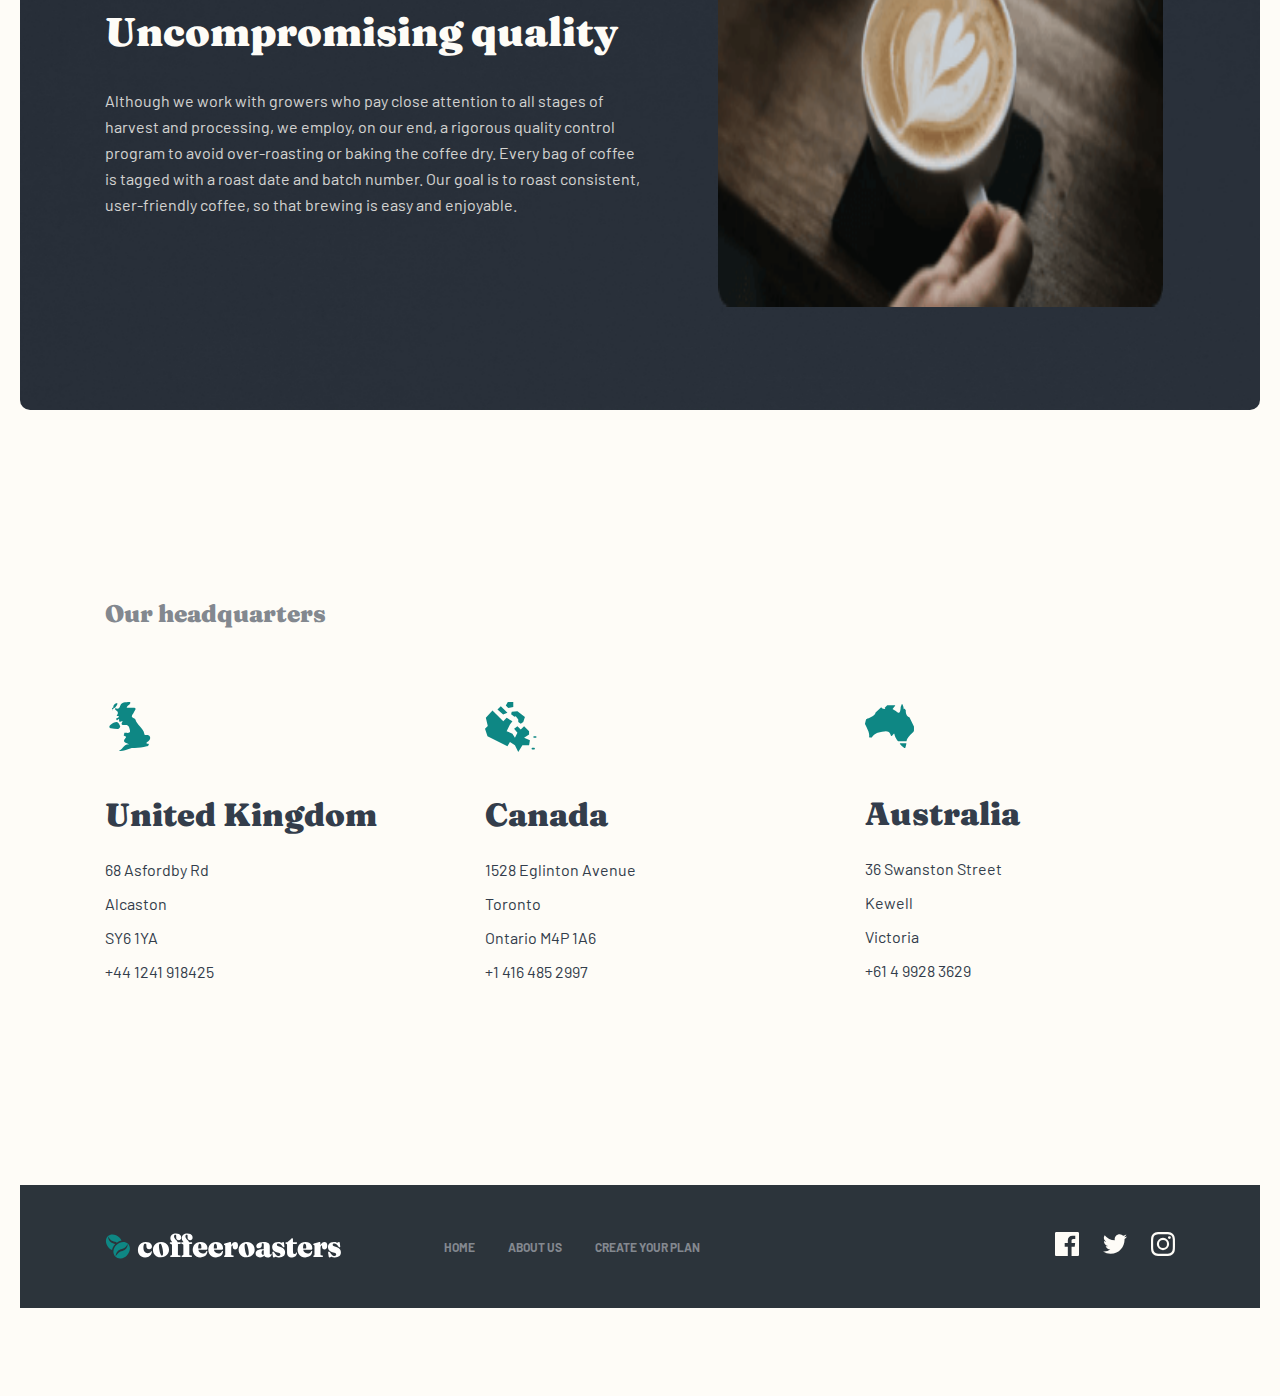
==== commit 26711975: "Full version" ====
--- a/about.html
+++ b/about.html
@@ -6,10 +6,10 @@
     <meta name="viewport" content="width=device-width, initial-scale=1.0">
     <title>Document</title>
     
-    <link rel="stylesheet" href="./css/normalize.css">
+    <!-- <link rel="stylesheet" href="./css/normalize.css">
     <link rel="stylesheet" href="./css/style.css">
-    
-    <!-- <link rel="stylesheet" href="./css/main.min.css"> -->
+     -->
+    <link rel="stylesheet" href="./css/main.min.css">
 </head>
 <body>
     
@@ -34,7 +34,7 @@
                             </a>
                         </li>
                         <li class="sitenav__item">
-                            <a class="sitenav__link" href="#">
+                            <a class="sitenav__link" href="./create-plan.html">
                                 Create your plan
                             </a>
                         </li>
@@ -93,7 +93,7 @@
                 <div class="quality__innner">
                     <img class="quality__img" src="./images/cup-of-coffee-img-phone.png" 
                     alt="image">
-                    <img class="quality__img-t" src="./images/man-coffee-img-tablet.jpg" 
+                    <img class="quality__img-t" src="./images/copicino.jpg" 
                     alt="image">
                     <img class="quality__img-m" src="./images/cup-of-coffee-img-desktop.jpg" 
                     alt="image">
--- a/css/style.css
+++ b/css/style.css
@@ -1,3 +1,10 @@
+/*
+* Prefixed by https://autoprefixer.github.io
+* PostCSS: v8.4.14,
+* Autoprefixer: v10.4.7
+* Browsers: last 4 version
+*/
+
 /*
 * Prefixed by https://autoprefixer.github.io
 * PostCSS: v8.4.14,
@@ -132,6 +139,7 @@
     background: -o-linear-gradient(bottom, rgba(254, 252, 247, 0.504981) 0%, #FEFCF7 55.94%);
     background: -webkit-gradient(linear, left bottom, left top, from(rgba(254, 252, 247, 0.504981)), color-stop(55.94%, #FEFCF7));
     background: linear-gradient(360deg, rgba(254, 252, 247, 0.504981) 0%, #FEFCF7 55.94%);
+    
     
 }
 .sitenav-open .sitenav{
@@ -849,9 +857,7 @@
     margin-top: 610px;
     padding-bottom: 120px;
 }
-.how-work__box {
-    
-}
+
 .how-work__heading {
     font-family: var(--main-font-family);
     font-weight: 900;
@@ -996,12 +1002,7 @@
 /* How work section finish */
 
 /* About section start */
-.about {
-    
-    
-}
-.container {
-}
+
 .about__inner {
     padding: 0 24px;
     padding-top: 111px;
@@ -1071,8 +1072,15 @@
 /* About section finish */
 
 .about-hero__inner {
+    display: -webkit-box;
+    display: -ms-flexbox;
     display: flex;
+    -webkit-box-orient: vertical;
+    -webkit-box-direction: normal;
+    -ms-flex-direction: column;
     flex-direction: column;
+    -webkit-box-align: center;
+    -ms-flex-align: center;
     align-items: center;
     padding-top: 111px;
     padding-right: 24px;
@@ -1116,9 +1124,10 @@
 
 @media
 only screen and (-webkit-min-device-pixel-ratio: 2),
-only screen and (   min--moz-device-pixel-ratio: 2),
 only screen and (     -o-min-device-pixel-ratio: 2/1),
 only screen and (        min-device-pixel-ratio: 2),
+only screen and (                -webkit-min-device-pixel-ratio: 2),
+only screen and (                -o-min-device-pixel-ratio: 2/1),
 only screen and (                min-resolution: 192dpi),
 only screen and (                min-resolution: 2dppx) {
     .about-hero__inner{
@@ -1131,8 +1140,15 @@
     } */
     
     .about-hero__inner {
+        display: -webkit-box;
+        display: -ms-flexbox;
         display: flex;
+        -webkit-box-orient: vertical;
+        -webkit-box-direction: normal;
+        -ms-flex-direction: column;
         flex-direction: column;
+        -webkit-box-align: start;
+        -ms-flex-align: start;
         align-items: flex-start;
         padding-top: 118px;
         padding-right: 58px;
@@ -1187,8 +1203,15 @@
 }
 
 .commitment__inner {
+    display: -webkit-box;
+    display: -ms-flexbox;
     display: flex;
+    -webkit-box-orient: vertical;
+    -webkit-box-direction: normal;
+    -ms-flex-direction: column;
     flex-direction: column;
+    -webkit-box-align: center;
+    -ms-flex-align: center;
     align-items: center;
 }
 
@@ -1196,13 +1219,21 @@
     width: 327px;
     height: 400px;
     margin-bottom: 48px;
+    -o-object-fit: cover;
     object-fit: cover;
     border-radius: 8px;
 }
 
 .commitment__textbox {
+    display: -webkit-box;
+    display: -ms-flexbox;
     display: flex;
+    -webkit-box-orient: vertical;
+    -webkit-box-direction: normal;
+    -ms-flex-direction: column;
     flex-direction: column;
+    -webkit-box-align: center;
+    -ms-flex-align: center;
     align-items: center;
     max-width: 339px;
     width: 100%;
@@ -1238,7 +1269,12 @@
     }
     
     .commitment__inner {
+        -webkit-box-orient: horizontal;
+        -webkit-box-direction: normal;
+        -ms-flex-direction: row;
         flex-direction: row;
+        -webkit-box-pack: justify;
+        -ms-flex-pack: justify;
         justify-content: space-between;
         width: 100%;
         max-width: 1110px;
@@ -1254,6 +1290,8 @@
     }
     
     .commitment__textbox {
+        -webkit-box-align: start;
+        -ms-flex-align: start;
         align-items: flex-start;
     }
     
@@ -1428,8 +1466,15 @@
 }
 
 .headquarters__inner {
+    display: -webkit-box;
+    display: -ms-flexbox;
     display: flex;
+    -webkit-box-orient: vertical;
+    -webkit-box-direction: normal;
+    -ms-flex-direction: column;
     flex-direction: column;
+    -webkit-box-align: center;
+    -ms-flex-align: center;
     align-items: center;
 }
 
@@ -1444,8 +1489,15 @@
 }
 
 .headquarters__list {
+    display: -webkit-box;
+    display: -ms-flexbox;
     display: flex;
+    -webkit-box-orient: vertical;
+    -webkit-box-direction: normal;
+    -ms-flex-direction: column;
     flex-direction: column;
+    -webkit-box-align: center;
+    -ms-flex-align: center;
     align-items: center;
     margin-top: 0;
     margin-bottom: 0;
@@ -1454,8 +1506,15 @@
 }
 
 .headquarters__item {
+    display: -webkit-box;
+    display: -ms-flexbox;
     display: flex;
+    -webkit-box-orient: vertical;
+    -webkit-box-direction: normal;
+    -ms-flex-direction: column;
     flex-direction: column;
+    -webkit-box-align: center;
+    -ms-flex-align: center;
     align-items: center;
     max-width: 327px;
     width: 100%;
@@ -1501,8 +1560,15 @@
 }
 
 .headquarters__adress {
+    display: -webkit-box;
+    display: -ms-flexbox;
     display: flex;
+    -webkit-box-orient: vertical;
+    -webkit-box-direction: normal;
+    -ms-flex-direction: column;
     flex-direction: column;
+    -webkit-box-align: center;
+    -ms-flex-align: center;
     align-items: center;
 }
 
@@ -1537,6 +1603,8 @@
     .headquarters__inner {
         max-width: 1045px;
         width: 100%;
+        -webkit-box-align: start;
+        -ms-flex-align: start;
         align-items: flex-start;
     }
     
@@ -1545,14 +1613,26 @@
     }
     
     .headquarters__list {
+        -webkit-box-orient: horizontal;
+        -webkit-box-direction: normal;
+        -ms-flex-direction: row;
         flex-direction: row;
+        -webkit-box-pack: justify;
+        -ms-flex-pack: justify;
         justify-content: space-between;
         width: 100%;
     }
     
     .headquarters__item {
+        display: -webkit-box;
+        display: -ms-flexbox;
         display: flex;
+        -webkit-box-orient: vertical;
+        -webkit-box-direction: normal;
+        -ms-flex-direction: column;
         flex-direction: column;
+        -webkit-box-align: start;
+        -ms-flex-align: start;
         align-items: flex-start;
         max-width: 222px;
         margin-right: 9px;
@@ -1586,6 +1666,8 @@
     }
     
     .headquarters__adress {
+        -webkit-box-align: start;
+        -ms-flex-align: start;
         align-items: flex-start;
     }
     
@@ -1602,6 +1684,8 @@
     }
     
     .headquarters__inner {
+        -webkit-box-align: start;
+        -ms-flex-align: start;
         align-items: flex-start;
         max-width: 1045px;
         width: 100%;
@@ -1629,6 +1713,354 @@
 }
 
 
+/* Create plan section start */
+.how-work--create-plan{
+    margin: 0;
+}
+.how-work__box--create-plan{
+    margin-top: 100px;
+    background-image: url("../images/Bitmap.jpg");
+    background-size: cover;
+    border-radius: 10px;
+    padding: 64px 24px 87px 24px ;
+}
+.how-work__title--create-plan{
+    color: #ffff;
+}
+.how-work__text--create-plan{
+    color: #ffff;
+}
+.creat__plan{
+    background-image: url("../images/plan-hero-bg-img-phone.jpg");
+}
+@media only screen and (min-width:768px){
+    .creat__plan{
+        background-image: url("../images/plan-hero-bg-img-tablet.jpg");
+    }
+}
+@media only screen and (min-width:992px){
+    .creat__plan{
+        background-image: url("../images/plan-hero-bg-img-desktop.jpg");
+        padding-bottom: 150px;
+    }
+}
+/* Create plan section finish */
+
+
+
+/* Plan Details Start */
+
+#accardion {
+    padding-top: 120px;
+}
+
+.table-list {
+    display: none;
+    width: 255px;
+}
+
+.table-list__item {
+    display: -webkit-box;
+    display: -ms-flexbox;
+    display: flex;
+    padding: 24px 0;
+    font-family: 'Fraunces';
+    font-weight: 900;
+    font-size: 24px;
+    line-height: 32px;
+    color: #ACAFB2;
+    border-bottom: 1px solid #83888F;
+}
+
+.table-list__item:nth-child(1) {
+    padding-top: 0;
+}
+
+.table-list__link {
+    color: #ACAFB2;
+    margin-left: 28px;
+    text-decoration: none;
+}
+
+.table-list__item:hover span {
+    color: #0E8784;
+}
+
+.table-list__item:hover .table-list__link {
+    color: #333D4B
+}
+
+.accardion-part__list,
+.table-list {
+    margin: 0;
+    padding: 0;
+    list-style: none;
+}
+
+.accardion-list {
+    width: 100%;
+    max-width: 730px;
+    margin: 0 auto;
+    padding-left: 0;
+    list-style: none;
+}
+
+.accardion-list__details-title img {
+    -webkit-transition: -webkit-transform .5s;
+    transition: -webkit-transform .5s;
+    -o-transition: transform .5s;
+    transition: transform .5s;
+    transition: transform .5s, -webkit-transform .5s;
+}
+
+.accardion-list__details[open] .accardion-list__details-title img {
+    -webkit-transform: rotate(180deg);
+    -ms-transform: rotate(180deg);
+    transform: rotate(180deg);
+}
+
+.accardion-list__details-title {
+    display: -webkit-box;
+    display: -ms-flexbox;
+    display: flex;
+    -webkit-box-align: center;
+    -ms-flex-align: center;
+    align-items: center;
+    -webkit-box-pack: justify;
+    -ms-flex-pack: justify;
+    justify-content: space-between;
+    /* max-width: 240px; */
+    font-family: 'Fraunces';
+    font-weight: 900;
+    font-size: 24px;
+    line-height: 28px;
+    color: #83888F;
+    list-style: none;
+    padding: 32px 0;
+    margin: 12px 0;
+    cursor: pointer;
+}
+
+.accardion-list__item:nth-child(1) .accardion-list__details-title {
+    padding: 0 0 32px 0;
+    margin: 0 0 12px 0;
+}
+
+.accardion-info-box__text-box {
+    width: 100%;
+    /* max-width: 278px; */
+    display: inline-block;
+    padding: 24px 25px;
+    background-color: #F4F1EB;
+    border-radius: 8px;
+    -webkit-transition: all .5s;
+    -o-transition: all .5s;
+    transition: all .5s;
+}
+
+.accardion-info-box:not(:last-child) {
+    margin-bottom: 16px;
+}
+
+.accardion-info-box__text-box:hover {
+    background-color: #FDD6B9;
+}
+
+.accardion-info-box__title {
+    display: block;
+    margin-bottom: 8px;
+    font-family: 'Fraunces';
+    font-weight: 900;
+    font-size: 24px;
+    line-height: 32px;
+    color: #333D4B;
+}
+
+.accardion-info-box__text {
+    font-family: 'Barlow';
+    line-height: 26px;
+    color: #333D4B;
+}
+
+.accardion-info-box input:checked+.accardion-info-box__text-box {
+    background-color: #0E8784;
+}
+
+.accardion-info-box input:checked+.accardion-info-box__text-box * {
+    color: #fff;
+}
+
+.order-box {
+    max-width: 730px;
+    margin: 120px auto 0 auto;
+    padding: 32px 24px;
+    background-color: #293039;
+    border-radius: 10px;
+}
+
+.order-box__title {
+    margin: 0 0 8px 0;
+    font-family: 'Barlow';
+    line-height: 26px;
+    text-transform: uppercase;
+    color: #FFFFFF;
+    mix-blend-mode: normal;
+    opacity: 0.5;
+}
+
+.order-box__text,
+.modal-part__text {
+    margin: 0;
+    font-family: 'Fraunces';
+    font-weight: 900;
+    font-size: 24px;
+    line-height: 40px;
+    color: #FFFFFF;
+}
+
+.order-box__text-main,
+.modal-part__text-main {
+    color: #0E8784;
+}
+
+.accardion-part__btn-box {
+    display: -webkit-box;
+    display: -ms-flexbox;
+    display: flex;
+    -webkit-box-pack: center;
+    -ms-flex-pack: center;
+    justify-content: center;
+    margin-top: 56px;
+}
+
+.accardion-part__btn {
+    padding: 15px 35px;
+    font-family: 'Fraunces';
+    font-weight: 900;
+    font-size: 18px;
+    line-height: 25px;
+    color: #FEFCF7;
+    background-color: #0E8784;
+    border-radius: 6px;
+    border: none;
+    -webkit-transition: all .5s;
+    -o-transition: all .5s;
+    transition: all .5s;
+}
+
+.accardion-part__btn:hover {
+    opacity: 0.6;
+}
+
+@media only screen and (min-width:700px) {
+    .accardion-info-list {
+        display: -webkit-box;
+        display: -ms-flexbox;
+        display: flex;
+        -webkit-box-pack: justify;
+        -ms-flex-pack: justify;
+        justify-content: space-between;
+        padding-left: 0;
+    }
+    
+    .accardion-list__details-title {
+        font-size: 32px;
+        line-height: 48px;
+    }
+    .accardion-info-box{
+        list-style: none;
+    }
+    .accardion-info-box__text-box {
+        padding: 32px 26px 84px 25px;
+        max-width: 233px;
+    }
+    
+    .accardion-info-box:not(:last-child) {
+        margin-bottom: 0;
+        margin-right: 10px;
+    }
+    
+    .accardion-list__item:not(:last-child) {
+        margin-bottom: 88px;
+    }
+    
+    .accardion-list__details-title {
+        padding: 0 0;
+        margin: 0 0;
+    }
+    
+    .accardion-list__item:nth-child(1) .accardion-list__details-title {
+        margin-bottom: 0;
+        padding-bottom: 0;
+    }
+    
+    .accardion-info-list {
+        margin-top: 40px;
+    }
+    
+    .order-box {
+        padding: 27px 44px;
+    }
+    
+    .accardion-part__btn-box {
+        margin-bottom: 24px;
+    }
+    
+}
+
+@media only screen and (min-width:1100px) {
+    #accardion {
+        padding-top: 168px;
+    }
+    
+    .accardion-part {
+        display: -webkit-box;
+        display: -ms-flexbox;
+        display: flex;
+        -webkit-box-align: start;
+        -ms-flex-align: start;
+        align-items: flex-start;
+        -webkit-box-pack: justify;
+        -ms-flex-pack: justify;
+        justify-content: space-between;
+    }
+    
+    .table-list {
+        display: block;
+    }
+    
+    .accardion-list {
+        margin: 0 0 0 auto;
+    }
+    
+    .accardion-part__btn-box {
+        -webkit-box-pack: end;
+        -ms-flex-pack: end;
+        justify-content: flex-end;
+        margin-bottom: 48px;
+    }
+    
+    .accardion-info-list {
+        margin-top: 56px;
+    }
+    
+    .order-box {
+        padding: 27px 64px;
+    }
+}
+
+/* Plan Details Finish */
+
+.visually-hidden {
+    position: absolute !important;
+    clip: rect(1px 1px 1px 1px); /* IE6, IE7 */
+    clip: rect(1px, 1px, 1px, 1px);
+    padding:0 !important;
+    border:0 !important;
+    height: 1px !important; 
+    width: 1px !important; 
+    overflow: hidden;
+}x
 
 /* Footer start */
 .site-footer {
@@ -1798,4 +2230,151 @@
     }
     
 }
-/* Footer finish */+/* Footer finish */
+
+/* Modal Start */
+
+.modal {
+    display: none;
+    position: fixed;
+    top: 0;
+    left: 0;
+    width: 100%;
+    height: 100%;
+    background-color: #000000a6;
+}
+
+.hidden{
+    overflow: hidden;
+}
+.modal-on {
+    display: block;
+}
+
+.modal-part {
+    position: relative;
+    top: 5%;
+    max-width: 327px;
+    /* margin: 0 50px;   */
+    margin: 0 auto;
+    background-color: #fff;
+    -webkit-animation-name: animation;
+    animation-name: animation;
+    -webkit-animation-duration: 2s;
+    animation-duration: 2s;
+    -webkit-animation-fill-mode: forwards;
+    animation-fill-mode: forwards;
+}
+@-webkit-keyframes animation {
+    0%{
+        top:-500px;
+    }
+    50%{
+        
+    }
+    100%{
+        top:150px;
+    }
+    
+}
+@keyframes animation {
+    0%{
+        top:-500px;
+    }
+    50%{
+        
+    }
+    100%{
+        top:150px;
+    }
+    
+} 
+.modal-part__title-box {
+    padding: 28px 24px;
+    background-color: #2F3844;
+}
+
+.modal-part__title {
+    margin: 0;
+    font-family: 'Fraunces';
+    font-weight: 900;
+    font-size: 28px;
+    line-height: 32px;
+    color: #FFFFFF;
+}
+
+.modal-part__text-box {
+    padding: 40px 24px 24px;
+}
+
+.modal-part__text {
+    color: #83888F;
+}
+
+.modal-part__info-text {
+    margin: 0;
+    font-family: 'Barlow';
+    font-size: 15px;
+    line-height: 25px;
+    color: #333D4B;
+    mix-blend-mode: normal;
+    opacity: 0.8;
+}
+
+.modal-part__link-box {
+    margin-top: 24px;
+}
+
+.modal-part-link,
+.modal-part__desktop-link {
+    padding: 16px 31px;
+    font-family: 'Fraunces';
+    font-weight: 900;
+    font-size: 18px;
+    line-height: 25px;
+    color: #FEFCF7;
+    background-color: #0E8784;
+    border-radius: 6px;
+}
+
+.modal-part__desktop-box {
+    display: none;
+    -webkit-box-align: center;
+    -ms-flex-align: center;
+    align-items: center;
+}
+
+.modal-part__desktop-price {
+    margin: 0;
+    font-family: 'Fraunces';
+    font-weight: 900;
+    font-size: 32px;
+    line-height: 36px;
+    color: #333D4B;
+}
+
+.modal-part__desktop-link {
+    padding: 15px 64px;
+    border: none;
+}
+
+@media only screen and (min-width:600px) {
+    .modal-part {
+        max-width: 540px;
+    }
+    
+    .modal-part__phone-box {
+        display: none;
+    }
+    
+    .modal-part__desktop-box {
+        display: -webkit-box;
+        display: -ms-flexbox;
+        display: flex;
+        -webkit-box-pack: justify;
+        -ms-flex-pack: justify;
+        justify-content: space-between;
+    }
+}
+
+/* Modal Finish */--- a/css/main.min.css
+++ b/css/main.min.css
@@ -1,4 +1,5 @@
-button,hr,input{overflow:visible}progress,sub,sup{vertical-align:baseline}[type=checkbox],[type=radio],legend{box-sizing:border-box;padding:0}html{line-height:1.15;-webkit-text-size-adjust:100%}body{margin:0}details,main{display:block}h1{font-size:2em;margin:.67em 0}hr{box-sizing:content-box;height:0}code,kbd,pre,samp{font-family:monospace,monospace;font-size:1em}a{background-color:transparent}abbr[title]{border-bottom:none;text-decoration:underline;text-decoration:underline dotted}b,strong{font-weight:bolder}small{font-size:80%}sub,sup{font-size:75%;line-height:0;position:relative}sub{bottom:-.25em}sup{top:-.5em}img{border-style:none}button,input,optgroup,select,textarea{font-family:inherit;font-size:100%;line-height:1.15;margin:0}button,select{text-transform:none}[type=button],[type=reset],[type=submit],button{-webkit-appearance:button}[type=button]::-moz-focus-inner,[type=reset]::-moz-focus-inner,[type=submit]::-moz-focus-inner,button::-moz-focus-inner{border-style:none;padding:0}[type=button]:-moz-focusring,[type=reset]:-moz-focusring,[type=submit]:-moz-focusring,button:-moz-focusring{outline:ButtonText dotted 1px}fieldset{padding:.35em .75em .625em}legend{color:inherit;display:table;max-width:100%;white-space:normal}textarea{overflow:auto}[type=number]::-webkit-inner-spin-button,[type=number]::-webkit-outer-spin-button{height:auto}[type=search]{-webkit-appearance:textfield;outline-offset:-2px}[type=search]::-webkit-search-decoration{-webkit-appearance:none}::-webkit-file-upload-button{-webkit-appearance:button;font:inherit}summary{display:list-item}[hidden],template{display:none}
+html{line-height:1.15;-webkit-text-size-adjust:100%}body{margin:0}main{display:block}h1{font-size:2em;margin:.67em 0}hr{box-sizing:content-box;height:0;overflow:visible}pre{font-family:monospace,monospace;font-size:1em}a{background-color:transparent}abbr[title]{border-bottom:none;text-decoration:underline;text-decoration:underline dotted}b,strong{font-weight:bolder}code,kbd,samp{font-family:monospace,monospace;font-size:1em}small{font-size:80%}sub,sup{font-size:75%;line-height:0;position:relative;vertical-align:baseline}sub{bottom:-.25em}sup{top:-.5em}img{border-style:none}button,input,optgroup,select,textarea{font-family:inherit;font-size:100%;line-height:1.15;margin:0}button,input{overflow:visible}button,select{text-transform:none}button,[type=button],[type=reset],[type=submit]{-webkit-appearance:button}button::-moz-focus-inner,[type=button]::-moz-focus-inner,[type=reset]::-moz-focus-inner,[type=submit]::-moz-focus-inner{border-style:none;padding:0}button:-moz-focusring,[type=button]:-moz-focusring,[type=reset]:-moz-focusring,[type=submit]:-moz-focusring{outline:1px dotted ButtonText}
+fieldset{padding:.35em .75em .625em}legend{box-sizing:border-box;color:inherit;display:table;max-width:100%;padding:0;white-space:normal}progress{vertical-align:baseline}textarea{overflow:auto}[type=checkbox],[type=radio]{box-sizing:border-box;padding:0}[type=number]::-webkit-inner-spin-button,[type=number]::-webkit-outer-spin-button{height:auto}[type=search]{-webkit-appearance:textfield;outline-offset:-2px}[type=search]::-webkit-search-decoration{-webkit-appearance:none}::-webkit-file-upload-button{-webkit-appearance:button;font:inherit}details{display:block}summary{display:list-item}template{display:none}[hidden]{display:none}
 :root{--main-font-family:"Fraunces","Times New Roman",serif;--desc-font-family:"Barlow","Arial",sans-serif;--main-font-weight:900;--main-desc-font-weight:400;--main-nav-font-weight:700;--main-body-bg-color:#fefcf7;--main-text-color:#fefcf7;--main-nav-text-color:#83888f;--main-desc-color:#333d4b;--main-bg-color:#0e8784}@font-face{font-family:"Barlow";font-style:normal;font-weight:400;font-display:swap;src:url("../fonts/barlow-v12-latin-regular.woff2") format("woff2"),url("../fonts/barlow-v12-latin-regular.woff") format("woff")}@font-face{font-family:"Barlow";font-style:normal;font-weight:700;font-display:swap;src:url("../fonts/barlow-v12-latin-700.woff2") format("woff2"),url("../fonts/barlow-v12-latin-700.woff") format("woff")}@font-face{font-family:"Fraunces";font-style:normal;font-weight:900;font-display:swap;src:url("../fonts/fraunces-v23-latin-900.woff2") format("woff2"),url("../fonts/fraunces-v23-latin-900.woff") format("woff")}*{-webkit-box-sizing:border-box;box-sizing:border-box}html{height:100%}img{display:block;height:auto}
 body{display:-webkit-box;display:-ms-flexbox;display:flex;-webkit-box-orient:vertical;-webkit-box-direction:normal;-ms-flex-direction:column;flex-direction:column;height:100%;margin:0;font-family:var(--main-font-family);font-weight:var(--main-font-weight);background-color:var(--main-body-bg-color)}.container{max-width:1320px;width:100%;margin:0 auto;padding:0 20px}.site-header{position:relative;padding-top:32px;padding-bottom:40px}.site-header__inner{display:-webkit-box;display:-ms-flexbox;display:flex;-webkit-box-align:center;-ms-flex-align:center;align-items:center;-webkit-box-pack:justify;-ms-flex-pack:justify;justify-content:space-between;width:100%}.logo__img{width:163px;height:18px}.sitenav{position:absolute;top:89px;left:0;right:0;display:none;height:100vh;padding-top:40px;background:-o-linear-gradient(bottom,rgba(254,252,247,.504981) 0%,#fefcf7 55.94%);background:-webkit-gradient(linear,left bottom,left top,from(rgba(254,252,247,.504981)),color-stop(55.94%,#fefcf7));background:linear-gradient(360deg,rgba(254,252,247,.504981) 0%,#fefcf7 55.94%)}
 .sitenav-open .sitenav{display:block}.sitenav__list{display:-webkit-box;display:-ms-flexbox;display:flex;-webkit-box-orient:vertical;-webkit-box-direction:normal;-ms-flex-direction:column;flex-direction:column;-webkit-box-align:center;-ms-flex-align:center;align-items:center;list-style:none;margin:0;padding:0;text-align:center}.sitenav__item:not(:last-child){margin-bottom:32px}.sitenav__link{font-weight:900;font-size:24px;line-height:32px;text-transform:capitalize;text-align:center;color:#333d4b;text-decoration:none}.site-header__burger{width:16px;height:15px;background-color:transparent;background-image:url("../images/burger-img.svg");background-repeat:no-repeat;background-position:center;border:none}.sitenav-open .site-header__burger{background-image:url("../images/reset.svg")}@media only screen and (min-width:650px){.site-header{padding-top:40px;padding-bottom:53px}.logo__img{width:236px;height:26px}.sitenav{position:static;display:block;-webkit-box-orient:horizontal;-webkit-box-direction:normal;-ms-flex-direction:row;flex-direction:row;padding:0;height:auto}
@@ -14,6 +15,22 @@
 .why-choose__text-box{max-width:550px;margin-right:auto;margin-left:auto}.why-choose__text{font-size:16px}}@media only screen and (min-width:850px){.why-choose__item{max-width:700px;padding-right:126px;padding-left:89px}.why-choose__item:before{margin-right:100px}.why-choose__list{top:calc(50% - 40px);left:calc(50% - 332px)}.why-choose__text-more{max-width:313px}}@media only screen and (min-width:1200px){.why-choose__list{top:calc(50% + 40px);left:calc(50% - 554px);display:-webkit-box;display:-ms-flexbox;display:flex;-webkit-box-orient:horizontal;-webkit-box-direction:normal;-ms-flex-direction:row;flex-direction:row}.why-choose__box{padding-bottom:286px}.why-choose__item{-webkit-box-orient:vertical;-webkit-box-direction:normal;-ms-flex-direction:column;flex-direction:column;max-width:350px;padding:72px 48px 48px 47px}.why-choose__item:before{margin:0}.why-choose__item:nth-child(2){margin-right:30px;margin-left:30px}}.how-work{margin-top:610px;padding-bottom:120px}.how-work__heading{font-family:var(--main-font-family);font-weight:900;font-size:24px;line-height:32px;text-align:center;color:#83888f}
 .how-work__list{margin-top:80px;padding-left:0;list-style:none}.how-work__item{display:-webkit-box;display:-ms-flexbox;display:flex;-webkit-box-orient:vertical;-webkit-box-direction:normal;-ms-flex-direction:column;flex-direction:column;-webkit-box-align:center;-ms-flex-align:center;align-items:center;margin-bottom:56px}.how-work__item:before{background-image:url("../images/01.svg");background-repeat:no-repeat;content:"";display:inline-block;width:100px;height:72px}.how-work__item:nth-child(2):before{background-image:url("../images/02.svg")}.how-work__item:nth-child(3):before{background-image:url("../images/03.svg")}.how-work__title{font-family:var(--main-font-family);font-weight:900;font-size:28px;line-height:32px;text-align:center;color:#333d4b}.how-work__text{font-family:var(--desc-font-family);font-weight:var(--main-desc-font-weight);font-size:13px;line-height:25px;text-align:center;color:#333d4b}.how-work__link{display:block;margin-right:auto;margin-left:auto}@media only screen and (min-width:550px){.how-work__box{margin-top:50px}
 .how-work__list{display:-webkit-box;display:-ms-flexbox;display:flex;-ms-flex-wrap:wrap;flex-wrap:wrap;-webkit-box-pack:justify;-ms-flex-pack:justify;justify-content:space-between}.how-work__heading:after{background-image:url("../images/arqon.svg");background-repeat:no-repeat;content:"";display:inline-block;width:497px;height:31px;margin-top:40px}.how-work__item{max-width:223px;margin-right:20px}.how-work__item:nth-child(3){margin-right:auto;margin-left:auto}}@media only screen and (min-width:706px){.how-work__heading:after{display:block;margin-right:auto;margin-left:auto}}@media only screen and (min-width:950px){.how-work__item:nth-child(3){margin-right:0;margin-left:0}.how-work__item{max-width:285px;text-align:start;margin-right:95px}.how-work__text{text-align:start;font-size:16px}.how-work__heading{text-align:start}.how-work__heading:after{margin-left:0;margin-right:0}.how-work__link{margin-right:0;margin-left:0}.how-work__box{margin-top:100px}.how-work__list{-ms-flex-wrap:nowrap;flex-wrap:nowrap;-webkit-box-pack:start;-ms-flex-pack:start;justify-content:flex-start}
-}.site-footer{padding-top:120px;padding-bottom:72px}.site-footer__inner{display:-webkit-box;display:-ms-flexbox;display:flex;-webkit-box-orient:vertical;-webkit-box-direction:normal;-ms-flex-direction:column;flex-direction:column;-webkit-box-align:center;-ms-flex-align:center;align-items:center;padding-top:54px;padding-bottom:54px;background-color:#2c343b}.logo__footer-img{width:217.85px;height:24px}.site-footer__sitenav{margin-top:48px;margin-bottom:49px}.site-footer__nav-list{display:-webkit-box;display:-ms-flexbox;display:flex;-webkit-box-orient:vertical;-webkit-box-direction:normal;-ms-flex-direction:column;flex-direction:column;-webkit-box-align:center;-ms-flex-align:center;align-items:center;margin-top:0;margin-bottom:0;padding-left:0;list-style:none}.site-footer__nav-item{margin-bottom:24px}.site-footer__nav-item:last-child{margin-bottom:0}.site-footer__nav-link{font-family:var(--desc-font-family);font-weight:var(--main-nav-font-weight);font-size:12px;line-height:15px;text-decoration:none;text-transform:uppercase;color:var(--main-nav-text-color);-webkit-transition:color .3s ease;-o-transition:color .3s ease;transition:color .3s ease}
-.site-footer__nav-link:hover{color:var(--main-text-color)}.site-footer__list{display:-webkit-box;display:-ms-flexbox;display:flex;-webkit-box-align:center;-ms-flex-align:center;align-items:center;margin-top:0;margin-bottom:0;padding-left:0;list-style:none}.site-footer__item{margin-right:24px}.site-footer__item:last-child{margin-right:0}.site-footer__link{color:var(--main-body-bg-color);-webkit-transition:color .3s ease;-o-transition:color .3s ease;transition:color .3s ease}.site-footer__link:hover{color:#fdd6ba}@media only screen and (min-width:400px){.site-footer{padding-top:144px;padding-bottom:72px}.logo__footer-img{width:236px;height:26px}.site-footer__sitenav{margin-top:32px;margin-bottom:65px}.site-footer__nav-list{-webkit-box-orient:horizontal;-webkit-box-direction:normal;-ms-flex-direction:row;flex-direction:row}.site-footer__nav-item{margin-bottom:0;margin-right:33px}.site-footer__nav-item:last-child{margin-right:0}}@media only screen and (min-width:995px){.site-footer{padding-top:200px;padding-bottom:88px}
-.site-footer__inner{-webkit-box-orient:horizontal;-webkit-box-direction:normal;-ms-flex-direction:row;flex-direction:row;padding-top:47px;padding-bottom:49px;padding-right:85px;padding-left:85px}.site-footer__sitenav{margin-top:0;margin-right:auto;margin-bottom:0;margin-left:103px}}+}.about__inner{padding:0 24px;padding-top:111px;padding-bottom:87px;background-image:url("../images/about-hero-bg-img.jpg");background-repeat:no-repeat;background-position:center center;border-radius:10px;background-size:cover}.about__title{font-family:var(--main-font-family);font-weight:900;font-size:28px;line-height:28px;text-align:center;color:#fefcf7}.about__text{font-family:var(--desc-font-family);font-weight:400;font-size:14px;line-height:25px;text-align:center;color:#fefcf7;mix-blend-mode:normal;opacity:.8}@media only screen and (min-width:375px){.about__text{font-size:15px}}@media only screen and (min-width:650px){.about__text-box{max-width:398px;text-align:start}.about__text{text-align:start}.about__title{text-align:start}}@media only screen and (min-width:768px){.about__inner{background-image:url("../images/about-hero-bg-img-tablet.jpg")}.about__title{font-size:32px}}@media only screen and (min-width:992px){.about__inner{background-image:url("../images/about-hero-bg-img-desktop.jpg");padding-bottom:150px}.bout__title{font-size:40px}.about__text-box{margin-left:85px}
+}.about-hero__inner{display:-webkit-box;display:-ms-flexbox;display:flex;-webkit-box-orient:vertical;-webkit-box-direction:normal;-ms-flex-direction:column;flex-direction:column;-webkit-box-align:center;-ms-flex-align:center;align-items:center;padding-top:111px;padding-right:24px;padding-bottom:87px;padding-left:24px;border-radius:10px;background-image:url("../images/about-hero-bg.jpg");background-repeat:no-repeat;background-position:center;background-size:cover}.about-hero__textbox{max-width:279px;width:100%}.about-hero__text{margin-top:0;margin-bottom:24px;font-size:28px;line-height:28px;text-align:center;color:var(--main-text-color)}.about-hero__desc{margin-top:0;margin-bottom:0;font-family:var(--desc-font-family);font-weight:var(--main-desc-font-weight);font-size:15px;line-height:25px;text-align:center;color:var(--main-text-color);opacity:.8}@media only screen and (-webkit-min-device-pixel-ratio:2),only screen and (-o-min-device-pixel-ratio:2/1),only screen and (min-device-pixel-ratio:2),only screen and (-webkit-min-device-pixel-ratio:2),only screen and (-o-min-device-pixel-ratio:2/1),only screen and (min-resolution:192dpi),only screen and (min-resolution:2dppx){.about-hero__inner{background-image:url("../images/about-hero-bg@2x.jpg")}
+}@media only screen and (min-width:600px){.about-hero__inner{display:-webkit-box;display:-ms-flexbox;display:flex;-webkit-box-orient:vertical;-webkit-box-direction:normal;-ms-flex-direction:column;flex-direction:column;-webkit-box-align:start;-ms-flex-align:start;align-items:flex-start;padding-top:118px;padding-right:58px;padding-bottom:118px;padding-left:58px}.about-hero__textbox{max-width:398px}.about-hero__text{font-size:32px;line-height:40px;text-align:start}.about-hero__desc{text-align:start}}@media only screen and (min-width:768px){.about-hero__inner{padding-top:137px;padding-right:85px;padding-bottom:137px;padding-left:85px}.about-hero__textbox{max-width:445px}.about-hero__text{font-size:40px;line-height:48px}.about-hero__desc{font-size:16px;line-height:26px}}.commitment{padding-top:120px;padding-bottom:198px}.commitment__inner{display:-webkit-box;display:-ms-flexbox;display:flex;-webkit-box-orient:vertical;-webkit-box-direction:normal;-ms-flex-direction:column;flex-direction:column;-webkit-box-align:center;-ms-flex-align:center;align-items:center}
+.commitment__img{width:327px;height:400px;margin-bottom:48px;-o-object-fit:cover;object-fit:cover;border-radius:8px}.commitment__textbox{display:-webkit-box;display:-ms-flexbox;display:flex;-webkit-box-orient:vertical;-webkit-box-direction:normal;-ms-flex-direction:column;flex-direction:column;-webkit-box-align:center;-ms-flex-align:center;align-items:center;max-width:339px;width:100%}.commitment__text{margin-top:0;margin-bottom:30px;font-size:32px;line-height:48px;text-align:center;color:var(--main-desc-color)}.commitment__desc{font-family:var(--desc-font-family);font-weight:var(--main-desc-font-weight);font-size:15px;line-height:25px;text-align:center;color:var(--main-desc-color);opacity:.8}@media only screen and (min-width:670px){.commitment{padding-top:144px;padding-bottom:304px}.commitment__inner{-webkit-box-orient:horizontal;-webkit-box-direction:normal;-ms-flex-direction:row;flex-direction:row;-webkit-box-pack:justify;-ms-flex-pack:justify;justify-content:space-between;width:100%;max-width:1110px;margin-right:auto;margin-left:auto}
+.commitment__img{width:281px;height:470px;margin-right:30px;margin-bottom:0}.commitment__textbox{-webkit-box-align:start;-ms-flex-align:start;align-items:flex-start}.commitment__text{text-align:start}.commitment__desc{text-align:start}}@media only screen and (min-width:905px){.commitment{padding-top:168px;padding-bottom:256px}.commitment__img{width:445px;height:520px;margin-right:60px}.commitment__textbox{max-width:540px}.commitment__text{margin-bottom:32px;font-size:40px;line-height:48px}.commitment__desc{font-size:16px;line-height:26px}}.quality__innner{position:relative;top:0;left:0;padding-top:142px;padding-right:24px;padding-bottom:61px;padding-left:24px;border-radius:10px;background-image:url("../images/Bitmap.jpg");background-repeat:no-repeat;background-position:center;background-size:cover}.quality__img{position:absolute;top:-87px;left:calc(50% + 78px);display:none;width:445px;height:474px;border-radius:8px}.quality__img-t{position:absolute;top:-160px;left:calc(50% - 285px);display:none;width:573px;height:320px;border-radius:8px}
+.quality__img-m{position:absolute;top:-78px;left:calc(50% - 139px);width:279px;height:156px;border-radius:8px}.quality__textbox{max-width:540px;width:100%;margin-right:auto;margin-left:auto}.quality__text{margin-top:0;margin-bottom:24px;font-size:28px;line-height:28px;text-align:center;color:var(--main-text-color)}.quality__desc{font-family:var(--desc-font-family);font-weight:var(--main-desc-font-weight);font-size:15px;line-height:25px;text-align:center;color:var(--main-text-color);opacity:.8}@media only screen and (min-width:633px){.quality__innner{padding-top:224px;padding-bottom:67px}.quality__img-t{display:block}.quality__img-m{display:none}.quality__text{font-size:32px;line-height:48px}}@media only screen and (min-width:1130px){.quality__innner{padding-top:88px;padding-right:85px;padding-bottom:176px;padding-left:85px}.quality__img-t{display:none}.quality__img{display:block}.quality__textbox{margin-right:auto;margin-left:0}.quality__text{margin-bottom:32px;font-size:40px;line-height:48px;text-align:start}
+.quality__desc{font-size:16px;line-height:26px;text-align:start}}.headquarters{padding-top:120px}.headquarters__inner{display:-webkit-box;display:-ms-flexbox;display:flex;-webkit-box-orient:vertical;-webkit-box-direction:normal;-ms-flex-direction:column;flex-direction:column;-webkit-box-align:center;-ms-flex-align:center;align-items:center}.headquarters__text{margin-bottom:72px;font-size:24px;line-height:32px;text-align:center;color:var(--main-nav-text-color)}.headquarters__list{display:-webkit-box;display:-ms-flexbox;display:flex;-webkit-box-orient:vertical;-webkit-box-direction:normal;-ms-flex-direction:column;flex-direction:column;-webkit-box-align:center;-ms-flex-align:center;align-items:center;margin-top:0;margin-bottom:0;padding-left:0;list-style:none}.headquarters__item{display:-webkit-box;display:-ms-flexbox;display:flex;-webkit-box-orient:vertical;-webkit-box-direction:normal;-ms-flex-direction:column;flex-direction:column;-webkit-box-align:center;-ms-flex-align:center;align-items:center;max-width:327px;width:100%;margin-bottom:80px}
+.headquarters__item:last-child{margin-bottom:0}.headquarters__item:before{display:inline-block;background-repeat:no-repeat;background-position:center;content:""}.headquarters__item:nth-child(1):before{width:49px;height:49px;margin-bottom:48px;background-image:url("../images/icon-uk-country.svg")}.headquarters__item:nth-child(2):before{width:52px;height:50px;margin-bottom:47px;background-image:url("../images/icon-canada-country.svg")}.headquarters__item:nth-child(3):before{width:49px;height:44px;margin-bottom:47px;background-image:url("../images/icon-australia-country.svg")}.headquarters__item-text{margin-top:0;margin-bottom:22px;font-size:28px;line-height:36px;text-align:center;color:var(--main-desc-color)}.headquarters__adress{display:-webkit-box;display:-ms-flexbox;display:flex;-webkit-box-orient:vertical;-webkit-box-direction:normal;-ms-flex-direction:column;flex-direction:column;-webkit-box-align:center;-ms-flex-align:center;align-items:center}.headquarters__adress-link{margin-bottom:8px;font-family:var(--desc-font-family);font-weight:var(--main-desc-font-weight);font-size:16px;line-height:26px;font-style:normal;text-align:center;text-decoration:none;color:var(--main-desc-color)}
+.headquarters__phone{font-family:var(--desc-font-family);font-weight:var(--main-desc-font-weight);font-size:16px;line-height:26px;text-align:center;text-decoration:none;color:var(--main-desc-color)}@media only screen and (min-width:670px){.headquarters{padding-top:144px}.headquarters__inner{max-width:1045px;width:100%;-webkit-box-align:start;-ms-flex-align:start;align-items:flex-start}.headquarters__text{text-align:start}.headquarters__list{-webkit-box-orient:horizontal;-webkit-box-direction:normal;-ms-flex-direction:row;flex-direction:row;-webkit-box-pack:justify;-ms-flex-pack:justify;justify-content:space-between;width:100%}.headquarters__item{display:-webkit-box;display:-ms-flexbox;display:flex;-webkit-box-orient:vertical;-webkit-box-direction:normal;-ms-flex-direction:column;flex-direction:column;-webkit-box-align:start;-ms-flex-align:start;align-items:flex-start;max-width:222px;margin-right:9px;margin-bottom:0}.headquarters__item:last-child{margin-right:0;margin-bottom:0}.headquarters__item:before{display:inline-block;background-repeat:no-repeat;background-position:center;content:""}
+.headquarters__item:nth-child(1):before{margin-bottom:49px}.headquarters__item:nth-child(2):before{margin-bottom:48px}.headquarters__item:nth-child(3):before{margin-bottom:48px}.headquarters__item-text{margin-bottom:21px;font-size:24px;line-height:36px;text-align:start}.headquarters__adress{-webkit-box-align:start;-ms-flex-align:start;align-items:flex-start}}@media only screen and (min-width:1000px){.headquarters{padding-top:168px}.headquarters__inner{-webkit-box-align:start;-ms-flex-align:start;align-items:flex-start;max-width:1045px;width:100%;margin-left:85px}.headquarters__item{max-width:285px}.headquarters__item:nth-child(1):before{margin-bottom:46px}.headquarters__item:nth-child(2):before{margin-bottom:45px}.headquarters__item-text{margin-bottom:24px;font-size:32px;line-height:36px}}.how-work--create-plan{margin:0}.how-work__box--create-plan{margin-top:100px;background-image:url("../images/Bitmap.jpg");background-size:cover;border-radius:10px;padding:64px 24px 87px}.how-work__title--create-plan{color:#ffff}
+.how-work__text--create-plan{color:#ffff}.creat__plan{background-image:url("../images/plan-hero-bg-img-phone.jpg")}@media only screen and (min-width:768px){.creat__plan{background-image:url("../images/plan-hero-bg-img-tablet.jpg")}}@media only screen and (min-width:992px){.creat__plan{background-image:url("../images/plan-hero-bg-img-desktop.jpg");padding-bottom:150px}}#accardion{padding-top:120px}.table-list{display:none;width:255px}.table-list__item{display:-webkit-box;display:-ms-flexbox;display:flex;padding:24px 0;font-family:'Fraunces';font-weight:900;font-size:24px;line-height:32px;color:#acafb2;border-bottom:1px solid #83888f}.table-list__item:nth-child(1){padding-top:0}.table-list__link{color:#acafb2;margin-left:28px;text-decoration:none}.table-list__item:hover span{color:#0e8784}.table-list__item:hover .table-list__link{color:#333d4b}.accardion-part__list,.table-list{margin:0;padding:0;list-style:none}.accardion-list{width:100%;max-width:730px;margin:0 auto}.accardion-list__details-title img{-webkit-transition:-webkit-transform .5s;transition:-webkit-transform .5s;-o-transition:transform .5s;transition:transform .5s;transition:transform .5s,-webkit-transform .5s}
+.accardion-list__details[open] .accardion-list__details-title img{-webkit-transform:rotate(180deg);-ms-transform:rotate(180deg);transform:rotate(180deg)}.accardion-list__details-title{display:-webkit-box;display:-ms-flexbox;display:flex;-webkit-box-align:center;-ms-flex-align:center;align-items:center;-webkit-box-pack:justify;-ms-flex-pack:justify;justify-content:space-between;font-family:'Fraunces';font-weight:900;font-size:24px;line-height:28px;color:#83888f;list-style:none;padding:32px 0;margin:12px 0;cursor:pointer}.accardion-list__item:nth-child(1) .accardion-list__details-title{padding:0 0 32px;margin:0 0 12px}.accardion-info-box__text-box{width:100%;display:inline-block;padding:24px 25px;background-color:#f4f1eb;border-radius:8px;-webkit-transition:all .5s;-o-transition:all .5s;transition:all .5s}.accardion-info-box:not(:last-child){margin-bottom:16px}.accardion-info-box__text-box:hover{background-color:#fdd6b9}.accardion-info-box__title{display:block;margin-bottom:8px;font-family:'Fraunces';font-weight:900;font-size:24px;line-height:32px;color:#333d4b}
+.accardion-info-box__text{font-family:'Barlow';line-height:26px;color:#333d4b}.accardion-info-box input:checked+.accardion-info-box__text-box{background-color:#0e8784}.accardion-info-box input:checked+.accardion-info-box__text-box *{color:#fff}.order-box{max-width:730px;margin:120px auto 0 auto;padding:32px 24px;background-color:#293039;border-radius:10px}.order-box__title{margin:0 0 8px;font-family:'Barlow';line-height:26px;text-transform:uppercase;color:#fff;mix-blend-mode:normal;opacity:.5}.order-box__text,.modal-part__text{margin:0;font-family:'Fraunces';font-weight:900;font-size:24px;line-height:40px;color:#fff}.order-box__text-main,.modal-part__text-main{color:#0e8784}.accardion-part__btn-box{display:-webkit-box;display:-ms-flexbox;display:flex;-webkit-box-pack:center;-ms-flex-pack:center;justify-content:center;margin-top:56px}.accardion-part__btn{padding:15px 35px;font-family:'Fraunces';font-weight:900;font-size:18px;line-height:25px;color:#fefcf7;background-color:#0e8784;border-radius:6px;border:none;-webkit-transition:all .5s;-o-transition:all .5s;transition:all .5s}
+.accardion-part__btn:hover{opacity:.6}@media only screen and (min-width:700px){.accardion-info-list{display:-webkit-box;display:-ms-flexbox;display:flex;-webkit-box-pack:justify;-ms-flex-pack:justify;justify-content:space-between;padding-left:0}.accardion-list__details-title{font-size:32px;line-height:48px}.accardion-info-box{list-style:none}.accardion-info-box__text-box{padding:32px 26px 84px 25px;max-width:233px}.accardion-info-box:not(:last-child){margin-bottom:0;margin-right:10px}.accardion-list__item:not(:last-child){margin-bottom:88px}.accardion-list__details-title{padding:0;margin:0}.accardion-list__item:nth-child(1) .accardion-list__details-title{margin-bottom:0;padding-bottom:0}.accardion-info-list{margin-top:40px}.order-box{padding:27px 44px}.accardion-part__btn-box{margin-bottom:24px}}@media only screen and (min-width:1100px){#accardion{padding-top:168px}.accardion-part{display:-webkit-box;display:-ms-flexbox;display:flex;-webkit-box-align:start;-ms-flex-align:start;align-items:flex-start;-webkit-box-pack:justify;-ms-flex-pack:justify;justify-content:space-between}
+.table-list{display:block}.accardion-list{margin:0 0 0 auto}.accardion-part__btn-box{-webkit-box-pack:end;-ms-flex-pack:end;justify-content:flex-end;margin-bottom:48px}.accardion-info-list{margin-top:56px}.order-box{padding:27px 64px}}.visually-hidden{position:absolute !important;clip:rect(1px 1px 1px 1px);clip:rect(1px,1px,1px,1px);padding:0 !important;border:0 !important;height:1px !important;width:1px !important;overflow:hidden}x .site-footer{padding-top:120px;padding-bottom:72px}.site-footer__inner{display:-webkit-box;display:-ms-flexbox;display:flex;-webkit-box-orient:vertical;-webkit-box-direction:normal;-ms-flex-direction:column;flex-direction:column;-webkit-box-align:center;-ms-flex-align:center;align-items:center;padding-top:54px;padding-bottom:54px;background-color:#2c343b}.logo__footer-img{width:217.85px;height:24px}.site-footer__sitenav{margin-top:48px;margin-bottom:49px}.site-footer__nav-list{display:-webkit-box;display:-ms-flexbox;display:flex;-webkit-box-orient:vertical;-webkit-box-direction:normal;-ms-flex-direction:column;flex-direction:column;-webkit-box-align:center;-ms-flex-align:center;align-items:center;margin-top:0;margin-bottom:0;padding-left:0;list-style:none}
+.site-footer__nav-item{margin-bottom:24px}.site-footer__nav-item:last-child{margin-bottom:0}.site-footer__nav-link{font-family:var(--desc-font-family);font-weight:var(--main-nav-font-weight);font-size:12px;line-height:15px;text-decoration:none;text-transform:uppercase;color:var(--main-nav-text-color);-webkit-transition:color .3s ease;-o-transition:color .3s ease;transition:color .3s ease}.site-footer__nav-link:hover{color:var(--main-text-color)}.site-footer__list{display:-webkit-box;display:-ms-flexbox;display:flex;-webkit-box-align:center;-ms-flex-align:center;align-items:center;margin-top:0;margin-bottom:0;padding-left:0;list-style:none}.site-footer__item{margin-right:24px}.site-footer__item:last-child{margin-right:0}.site-footer__link{color:var(--main-body-bg-color);-webkit-transition:color .3s ease;-o-transition:color .3s ease;transition:color .3s ease}.site-footer__link:hover{color:#fdd6ba}@media only screen and (min-width:400px){.site-footer{padding-top:144px;padding-bottom:72px}.logo__footer-img{width:236px;height:26px}
+.site-footer__sitenav{margin-top:32px;margin-bottom:65px}.site-footer__nav-list{-webkit-box-orient:horizontal;-webkit-box-direction:normal;-ms-flex-direction:row;flex-direction:row}.site-footer__nav-item{margin-bottom:0;margin-right:33px}.site-footer__nav-item:last-child{margin-right:0}}@media only screen and (min-width:995px){.site-footer{padding-top:200px;padding-bottom:88px}.site-footer__inner{-webkit-box-orient:horizontal;-webkit-box-direction:normal;-ms-flex-direction:row;flex-direction:row;padding-top:47px;padding-bottom:49px;padding-right:85px;padding-left:85px}.site-footer__sitenav{margin-top:0;margin-right:auto;margin-bottom:0;margin-left:103px}}.modal{display:none;position:fixed;top:0;left:0;width:100%;height:100%;background-color:#000000a6}.hidden{overflow:hidden}.modal-on{display:block}.modal-part{position:relative;top:5%;max-width:327px;margin:0 auto;background-color:#fff;-webkit-animation-name:animation;animation-name:animation;-webkit-animation-duration:2s;animation-duration:2s;-webkit-animation-fill-mode:forwards;animation-fill-mode:forwards}
+@-webkit-keyframes animation{0%{top:-500px}100%{top:150px}}@keyframes animation{0%{top:-500px}100%{top:150px}}.modal-part__title-box{padding:28px 24px;background-color:#2f3844}.modal-part__title{margin:0;font-family:'Fraunces';font-weight:900;font-size:28px;line-height:32px;color:#fff}.modal-part__text-box{padding:40px 24px 24px}.modal-part__text{color:#83888f}.modal-part__info-text{margin:0;font-family:'Barlow';font-size:15px;line-height:25px;color:#333d4b;mix-blend-mode:normal;opacity:.8}.modal-part__link-box{margin-top:24px}.modal-part-link,.modal-part__desktop-link{padding:16px 31px;font-family:'Fraunces';font-weight:900;font-size:18px;line-height:25px;color:#fefcf7;background-color:#0e8784;border-radius:6px}.modal-part__desktop-box{display:none;-webkit-box-align:center;-ms-flex-align:center;align-items:center}.modal-part__desktop-price{margin:0;font-family:'Fraunces';font-weight:900;font-size:32px;line-height:36px;color:#333d4b}.modal-part__desktop-link{padding:15px 64px;border:none}
+@media only screen and (min-width:600px){.modal-part{max-width:540px}.modal-part__phone-box{display:none}.modal-part__desktop-box{display:-webkit-box;display:-ms-flexbox;display:flex;-webkit-box-pack:justify;-ms-flex-pack:justify;justify-content:space-between}}